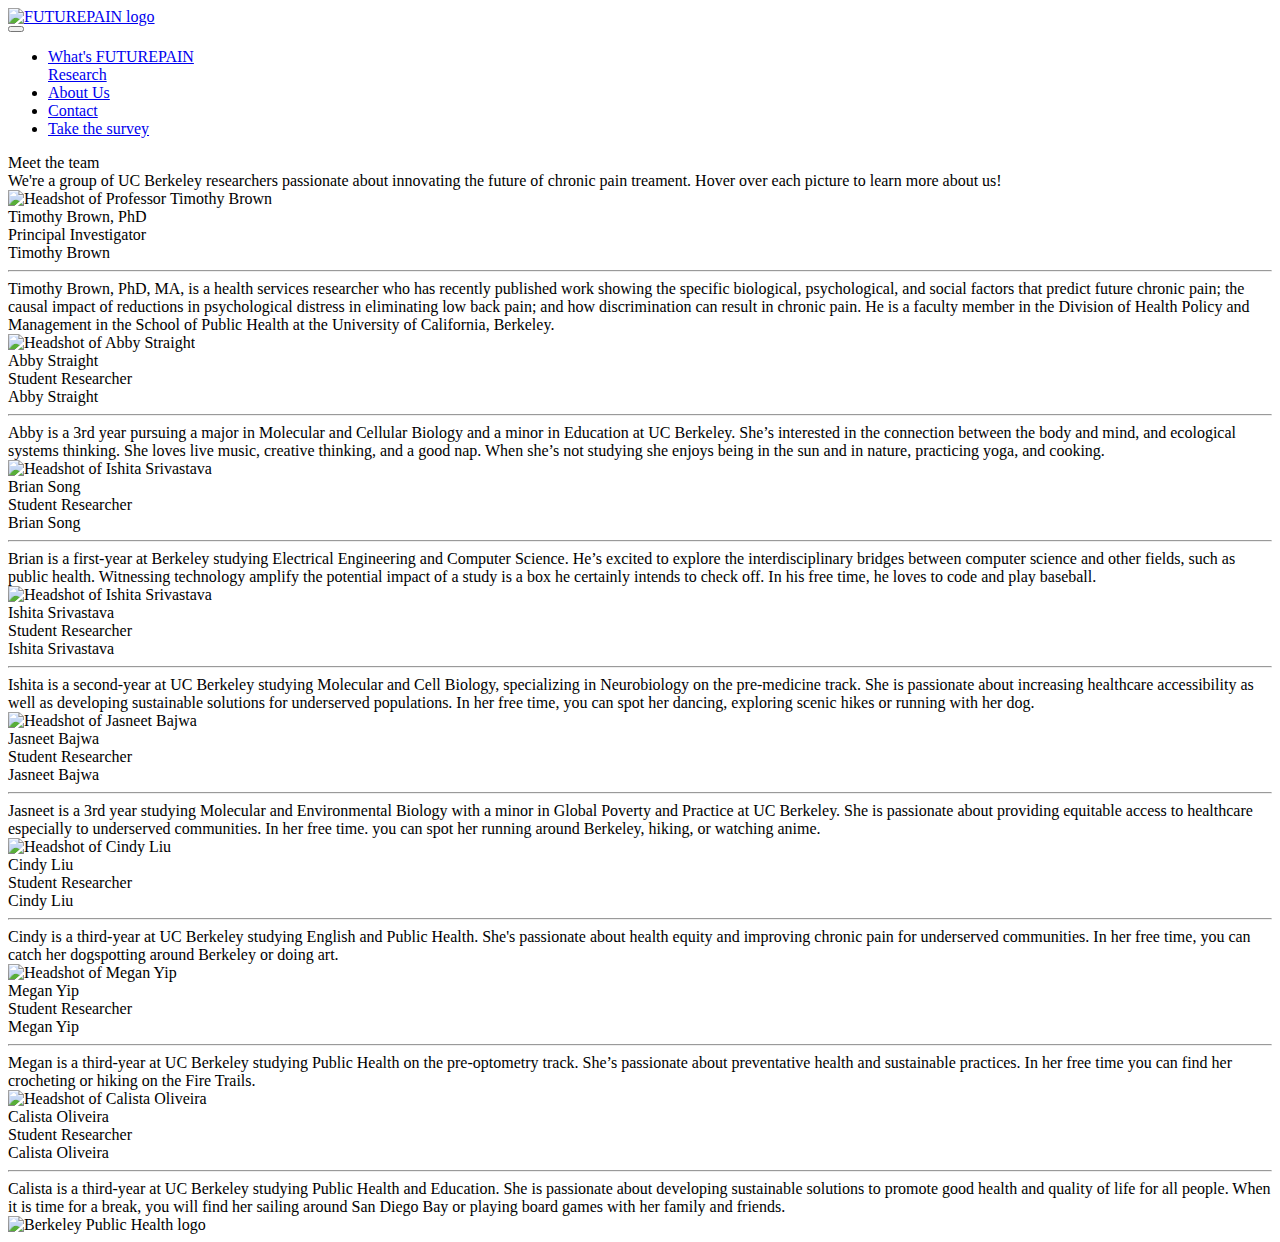
==== about.html @ b5586ce8 "Update about.html" ====
<html>
<head>
  <title>FUTUREPAIN</title>
  <link href="https://fonts.googleapis.com/icon?family=Material+Icons" rel="stylesheet">
  <link href="https://fonts.googleapis.com/css2?family=Karla:ital@0;1&family=Montserrat:ital,wght@0,300;0,400;0,500;0,600;0,700;1,300;1,400;1,500;1,600;1,700&display=swap" rel="stylesheet">
  <link rel="stylesheet" type="text/css" href="assets/styles/style.css">
  <link rel="icon" href="assets/images/logo-tabicon.png">
  <script src="https://kit.fontawesome.com/3bfb7576d8.js" crossorigin="anonymous"></script>
  <script type="text/javascript" src="https://code.jquery.com/jquery-2.1.1.min.js"></script>
  <script src="https://cdnjs.cloudflare.com/ajax/libs/materialize/0.97.3/js/materialize.min.js"></script>
  <meta name="viewport" content="width=device-width, initial-scale=1.0">
  <meta charset="utf-8">
</head>

<body>

<!-- NAV BAR -->
<header id="navbar">
  <nav class="navbar-container container">
    <a href="index.html#image-banner-container" class="home-link">
      <div class="navbar-logo"><img src="assets/images/logo.png" alt="FUTUREPAIN logo"></div>
    </a>
    <button type="button" id="navbar-toggle" aria-controls="navbar-menu" aria-label="Toggle menu" aria-expanded="false">
      <span class="icon-bar"></span>
      <span class="icon-bar"></span>
      <span class="icon-bar"></span>
    </button>
    <div id="navbar-menu" aria-labelledby="navbar-toggle">
      <ul class="navbar-links">
        <div class="dropdown">
          <li class="navbar-item"><a class="navbar-link" href="index.html#whatsfuturepain-holder">What's FUTUREPAIN</a></li>
          <div class="dropdown-content">
            <a href="research.html">Research</a>
          </div>
        </div>
        <li class="navbar-item"><a class="navbar-link" href="about.html">About Us</a></li>
        <li class="navbar-item"><a class="navbar-link" href="contact.html">Contact</a></li>
        <li class="navbar-item"><a class="navbar-link" href="https://berkeley.qualtrics.com/jfe/preview/SV_74M6q6XsXhAU6Mt?Q_CHL=preview&Q_SurveyVersionID=current"><div id="nav-survey-button">Take the survey</div></a></li>
      </ul>
    </div>
  </nav>
</header>

<!-- Header and subhead -->
  <div class="top-page-container">
    <div class="page-header"> Meet the team </div>
    <div class="page-subhead"> We're a group of UC Berkeley researchers passionate about innovating the future of chronic pain treament. Hover over each picture to learn more about us!</div>
  </div>

<!-- Researcher bios -->
  <div class="bio-container">
    <div class="bio-row">

      <div class="bio-card">
        <div class="bio-card-inner">
          <div class="bio-card-front">
            <div class="bio-card-pic"><img src="./assets/images/profbrown.jpg" alt="Headshot of Professor Timothy Brown"></div>
            <div class="bio-card-name">Timothy Brown, PhD</div>
            <div class="bio-card-role">Principal Investigator</div>
          </div>
          <div class="bio-card-back">
            <div class="bio-card-back-header">Timothy Brown</div>
            <hr class="bio-card-divider">
            <div class="bio-card-back-text"> Timothy Brown, PhD, MA, is a health services researcher who has recently published work showing the specific biological, psychological, and social factors that predict future chronic pain; the causal impact of reductions in psychological distress in eliminating low back pain; and how discrimination can result in chronic pain. He is a faculty member in the Division of Health Policy and Management in the School of Public Health at the University of California, Berkeley.</div>
          </div>
        </div>
      </div>
      
      <div class="bio-card">
        <div class="bio-card-inner">
          <div class="bio-card-front">
            <div class="bio-card-pic"><img src="./assets/images/abby.jpg" alt="Headshot of Abby Straight"></div>
            <div class="bio-card-name">Abby Straight</div>
            <div class="bio-card-role">Student Researcher</div>
          </div>
          <div class="bio-card-back">
            <div class="bio-card-back-header">Abby Straight</div>
            <hr class="bio-card-divider">
            <div class="bio-card-back-text">Abby is a 3rd year pursuing a major in Molecular and Cellular Biology and a minor in Education at UC Berkeley. She’s interested in the connection between the body and mind, and ecological systems thinking. She loves live music, creative thinking, and a good nap. When she’s not studying she enjoys being in the sun and in nature, practicing yoga, and cooking.</div>
          </div>
        </div>
      </div>
      
      <div class="bio-card">
        <div class="bio-card-inner">
          <div class="bio-card-front">
            <div class="bio-card-pic"><img src="./assets/images/ishita.jpg" alt="Headshot of Ishita Srivastava"></div>
            <div class="bio-card-name">Brian Song</div>
            <div class="bio-card-role">Student Researcher</div>
          </div>
          <div class="bio-card-back">
            <div class="bio-card-back-header">Brian Song</div>
            <hr class="bio-card-divider">
            <div class="bio-card-back-text">Brian is a first-year at Berkeley studying Electrical Engineering and Computer Science. He’s excited to explore the interdisciplinary bridges between computer science and other fields, such as public health. Witnessing technology amplify the potential impact of a study is a box he certainly intends to check off. In his free time, he loves to code and play baseball.</div>
          </div>
        </div>
      </div>
      
      <div class="bio-card">
        <div class="bio-card-inner">
          <div class="bio-card-front">
            <div class="bio-card-pic"><img src="./assets/images/ishita.jpg" alt="Headshot of Ishita Srivastava"></div>
            <div class="bio-card-name">Ishita Srivastava</div>
            <div class="bio-card-role">Student Researcher</div>
          </div>
          <div class="bio-card-back">
            <div class="bio-card-back-header">Ishita Srivastava</div>
            <hr class="bio-card-divider">
            <div class="bio-card-back-text">Ishita is a second-year at UC Berkeley studying Molecular and Cell Biology, specializing in Neurobiology on the pre-medicine track. She is passionate about increasing healthcare accessibility as well as developing sustainable solutions for underserved populations. In her free time, you can spot her dancing, exploring scenic hikes or running with her dog.</div>
          </div>
        </div>
      </div>
      
   <div class="bio-card">
        <div class="bio-card-inner">
          <div class="bio-card-front">
            <div class="bio-card-pic"><img src="./assets/images/jasneet.jpeg" alt="Headshot of Jasneet Bajwa"></div>
            <div class="bio-card-name">Jasneet Bajwa</div>
            <div class="bio-card-role">Student Researcher</div>
          </div>
          <div class="bio-card-back">
            <div class="bio-card-back-header">Jasneet Bajwa</div>
            <hr class="bio-card-divider">
            <div class="bio-card-back-text">Jasneet is a 3rd year studying Molecular and Environmental Biology with a minor in Global Poverty and Practice at UC Berkeley. She is passionate about providing equitable access to healthcare especially to underserved communities. In her free time. you can spot her running around Berkeley, hiking, or watching anime.</div>
          </div>
        </div>
      </div>

  </div>
      <div class="bio-card">
        <div class="bio-card-inner">
          <div class="bio-card-front">
            <div class="bio-card-pic"><img src="./assets/images/cindy.jpg" alt="Headshot of Cindy Liu"></div>
            <div class="bio-card-name">Cindy Liu</div>
            <div class="bio-card-role">Student Researcher</div>
          </div>
          <div class="bio-card-back">
            <div class="bio-card-back-header">Cindy Liu</div>
            <hr class="bio-card-divider">
            <div class="bio-card-back-text">Cindy is a third-year at UC Berkeley studying English and Public Health. She's passionate about health equity and improving chronic pain for underserved communities. In her free time, you can catch her dogspotting around Berkeley or doing art. </div>
          </div>
        </div>
      </div>

      <div class="bio-card">
        <div class="bio-card-inner">
          <div class="bio-card-front">
            <div class="bio-card-pic"><img src="./assets/images/megan.jpeg" alt="Headshot of Megan Yip"></div>
            <div class="bio-card-name">Megan Yip</div>
            <div class="bio-card-role">Student Researcher</div>
          </div>
          <div class="bio-card-back">
            <div class="bio-card-back-header">Megan Yip</div>
            <hr class="bio-card-divider">
            <div class="bio-card-back-text">Megan is a third-year at UC Berkeley studying Public Health on the pre-optometry track. She’s passionate about preventative health and sustainable practices. In her free time you can find her crocheting or hiking on the Fire Trails. </div>
          </div>
        </div>
      </div>

      <div class="bio-card">
        <div class="bio-card-inner">
          <div class="bio-card-front">
            <div class="bio-card-pic"><img src="./assets/images/calista.png" alt="Headshot of Calista Oliveira"></div>
            <div class="bio-card-name">Calista Oliveira</div>
            <div class="bio-card-role">Student Researcher</div>
          </div>
          <div class="bio-card-back">
            <div class="bio-card-back-header">Calista Oliveira</div>
            <hr class="bio-card-divider">
            <div class="bio-card-back-text">Calista is a third-year at UC Berkeley studying Public Health and Education. She is passionate about developing sustainable solutions to promote good health and quality of life for all people. When it is time for a break, you will find her sailing around San Diego Bay or playing board games with her family and friends. </div>
          </div>
        </div>
      </div>

   



<!--FOOTER-->
<div class="footer-container">
  <div id="berk-logo"><img src="./assets/images/berk_logo.png" alt="Berkeley Public Health logo"></div>
  <div class="footer-right">
    <div class="footer-icons"><a href="https://www.facebook.com/Futurepain21/"><i class="fab fa-facebook"></i></a></div>
    <div class="footer-icons"><a href="https://www.facebook.com/Futurepain21/"><i class="fab fa-twitter"></i></a></div>
    <div class="footer-icons"><a href="mailto:futurepain@berkeley.edu"><i class="fas fa-envelope"></i></a></div>
  </div>
</div>

<!--JAVASCRIPT-->
  <script src="scripts/script.js"></script>
</body>

</html>
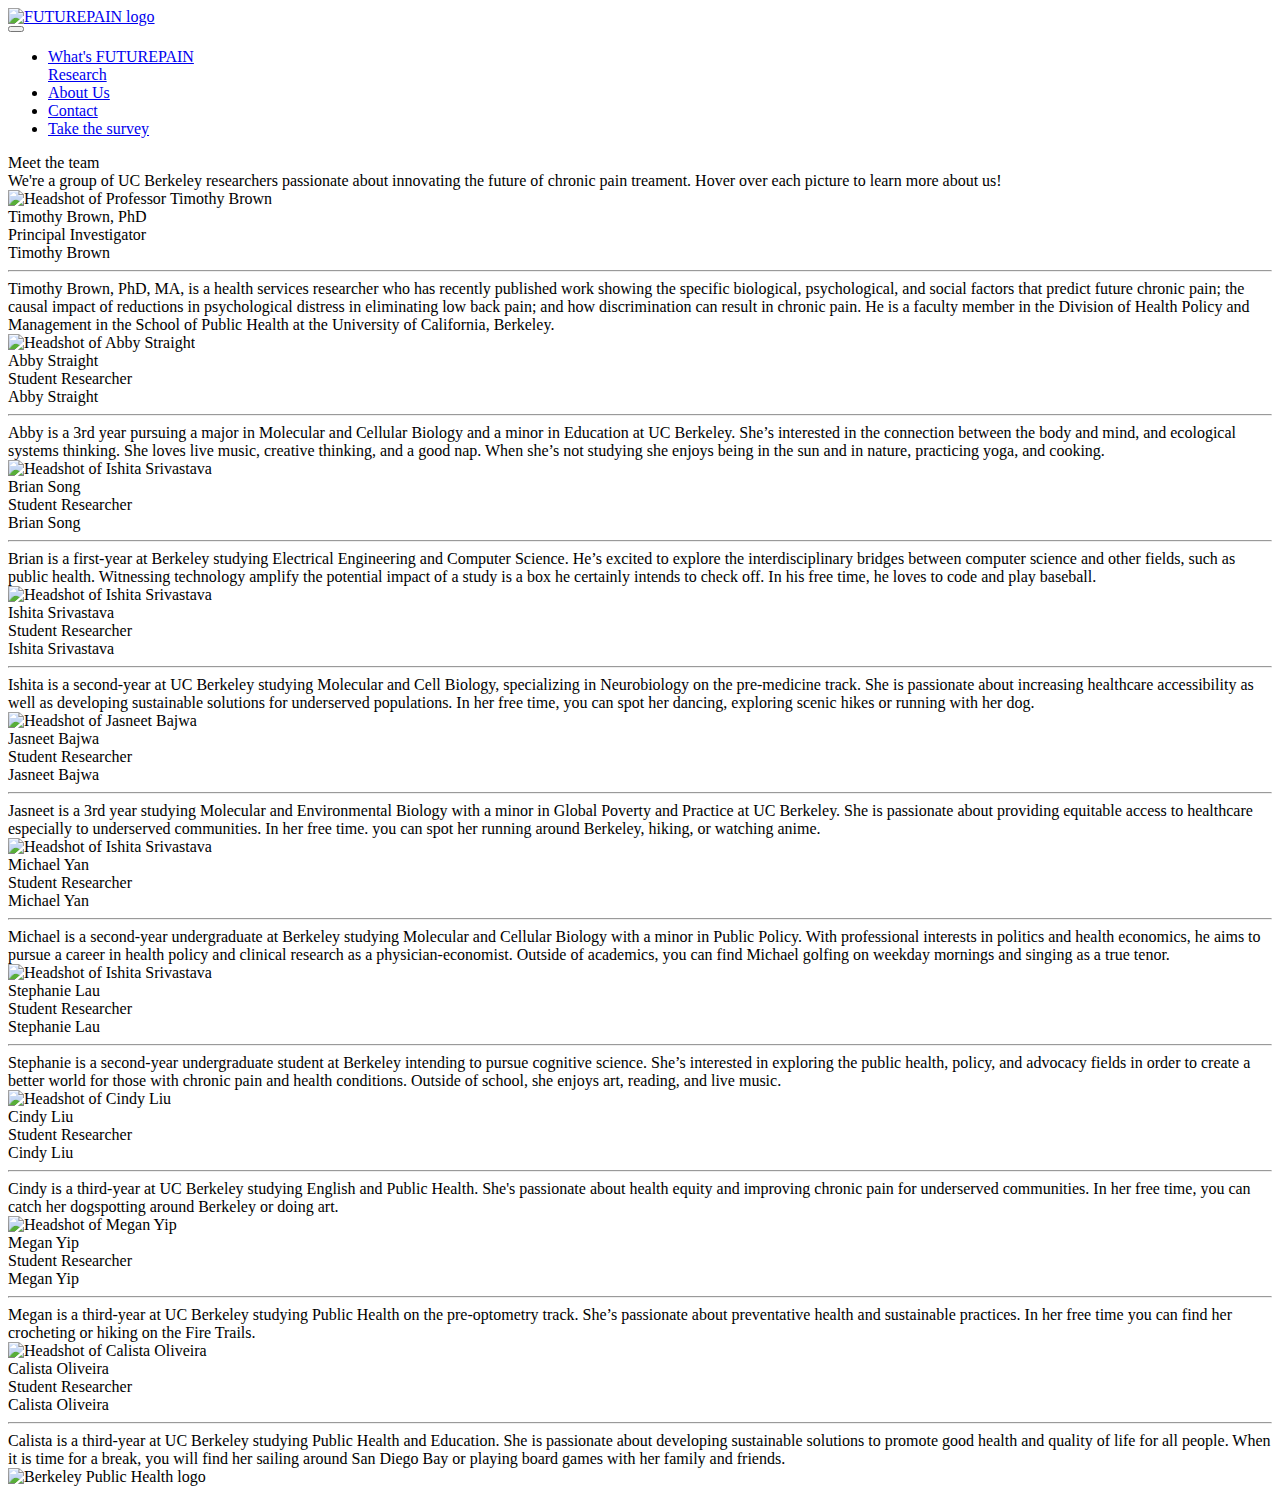
==== commit 951f5c4b: "Update about.html" ====
--- a/about.html
+++ b/about.html
@@ -126,6 +126,36 @@
         </div>
       </div>
 
+      <div class="bio-card">
+        <div class="bio-card-inner">
+          <div class="bio-card-front">
+            <div class="bio-card-pic"><img src="./assets/images/ishita.jpg" alt="Headshot of Ishita Srivastava"></div>
+            <div class="bio-card-name">Michael Yan</div>
+            <div class="bio-card-role">Student Researcher</div>
+          </div>
+          <div class="bio-card-back">
+            <div class="bio-card-back-header">Michael Yan</div>
+            <hr class="bio-card-divider">
+            <div class="bio-card-back-text">Michael is a second-year undergraduate at Berkeley studying Molecular and Cellular Biology with a minor in Public Policy. With professional interests in politics and health economics, he aims to pursue a career in health policy and clinical research as a physician-economist. Outside of academics, you can find Michael golfing on weekday mornings and singing as a true tenor.</div>
+          </div>
+        </div>
+      </div>
+      
+      <div class="bio-card">
+        <div class="bio-card-inner">
+          <div class="bio-card-front">
+            <div class="bio-card-pic"><img src="./assets/images/ishita.jpg" alt="Headshot of Ishita Srivastava"></div>
+            <div class="bio-card-name">Stephanie Lau</div>
+            <div class="bio-card-role">Student Researcher</div>
+          </div>
+          <div class="bio-card-back">
+            <div class="bio-card-back-header">Stephanie Lau</div>
+            <hr class="bio-card-divider">
+            <div class="bio-card-back-text">Stephanie is a second-year undergraduate student at Berkeley intending to pursue cognitive science. She’s interested in exploring the public health, policy, and advocacy fields in order to create a better world for those with chronic pain and health conditions. Outside of school, she enjoys art, reading, and live music.</div>
+          </div>
+        </div>
+      </div>
+      
   </div>
       <div class="bio-card">
         <div class="bio-card-inner">
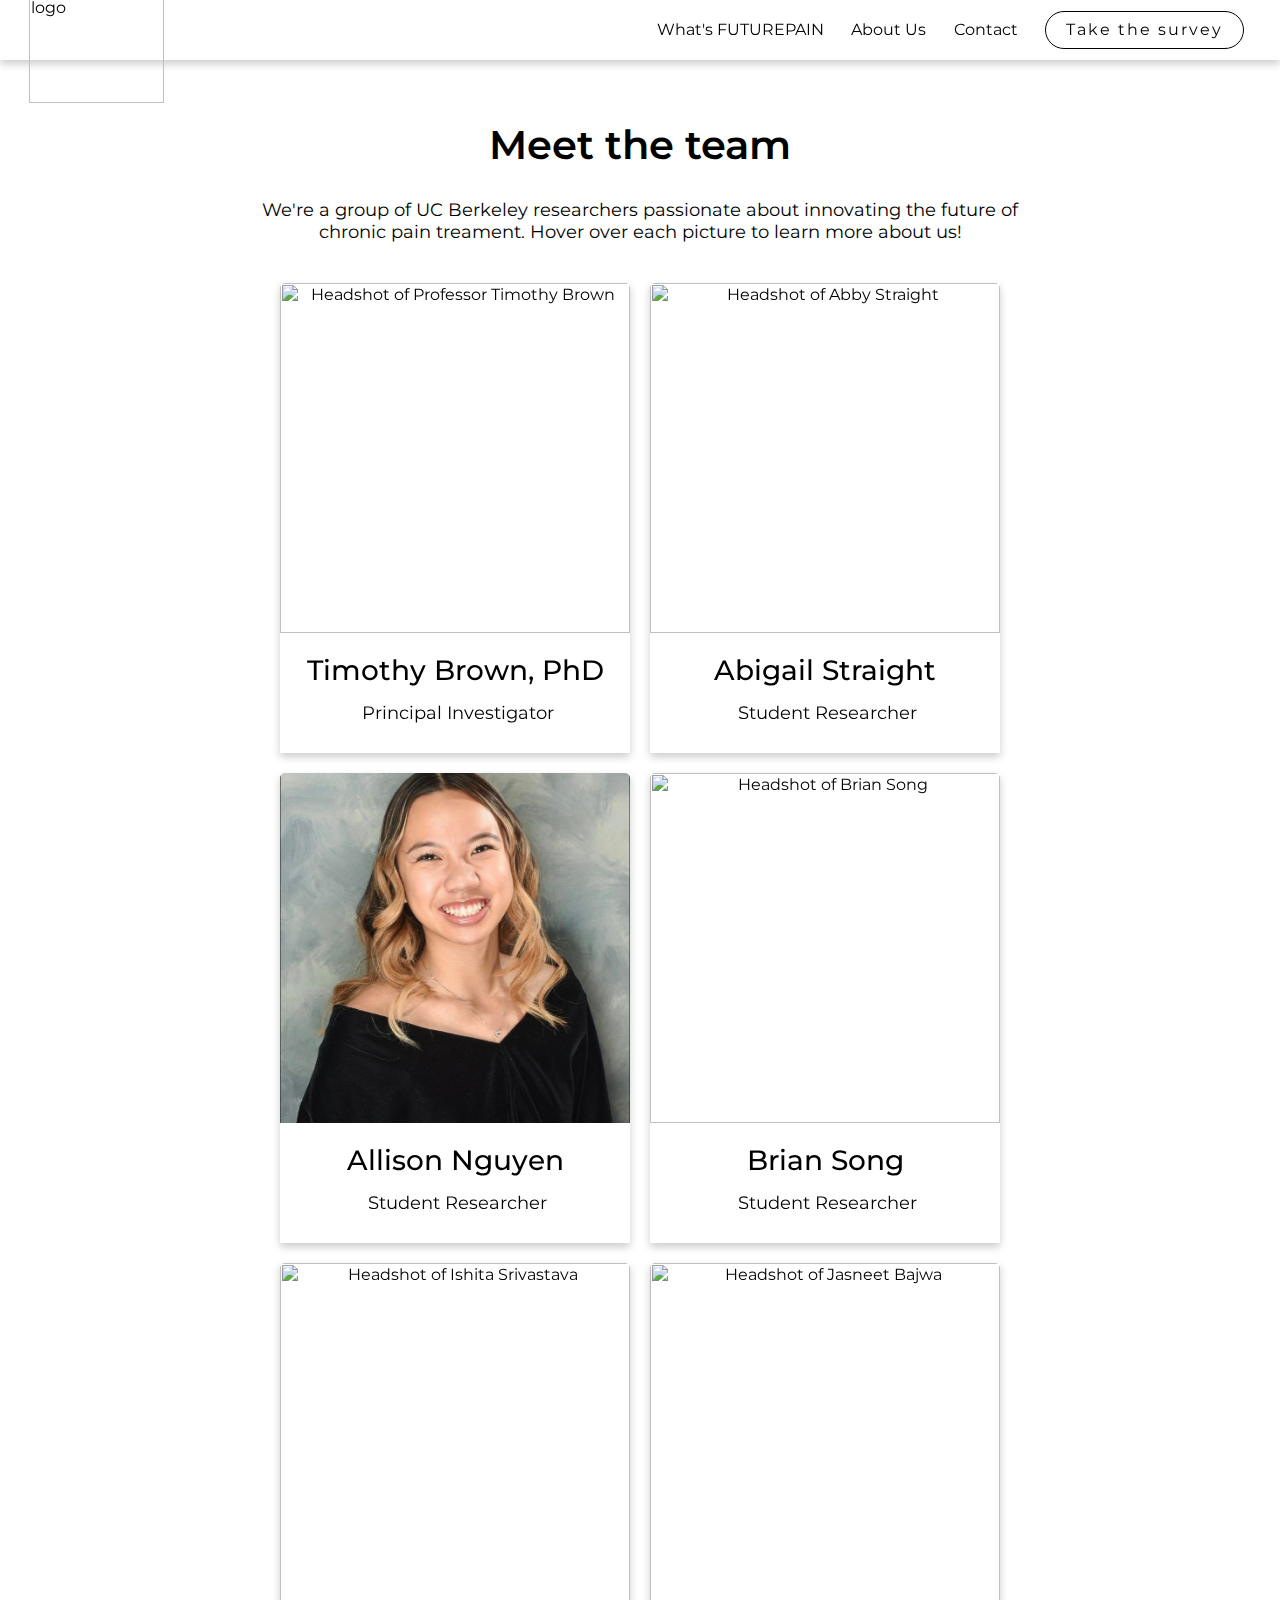
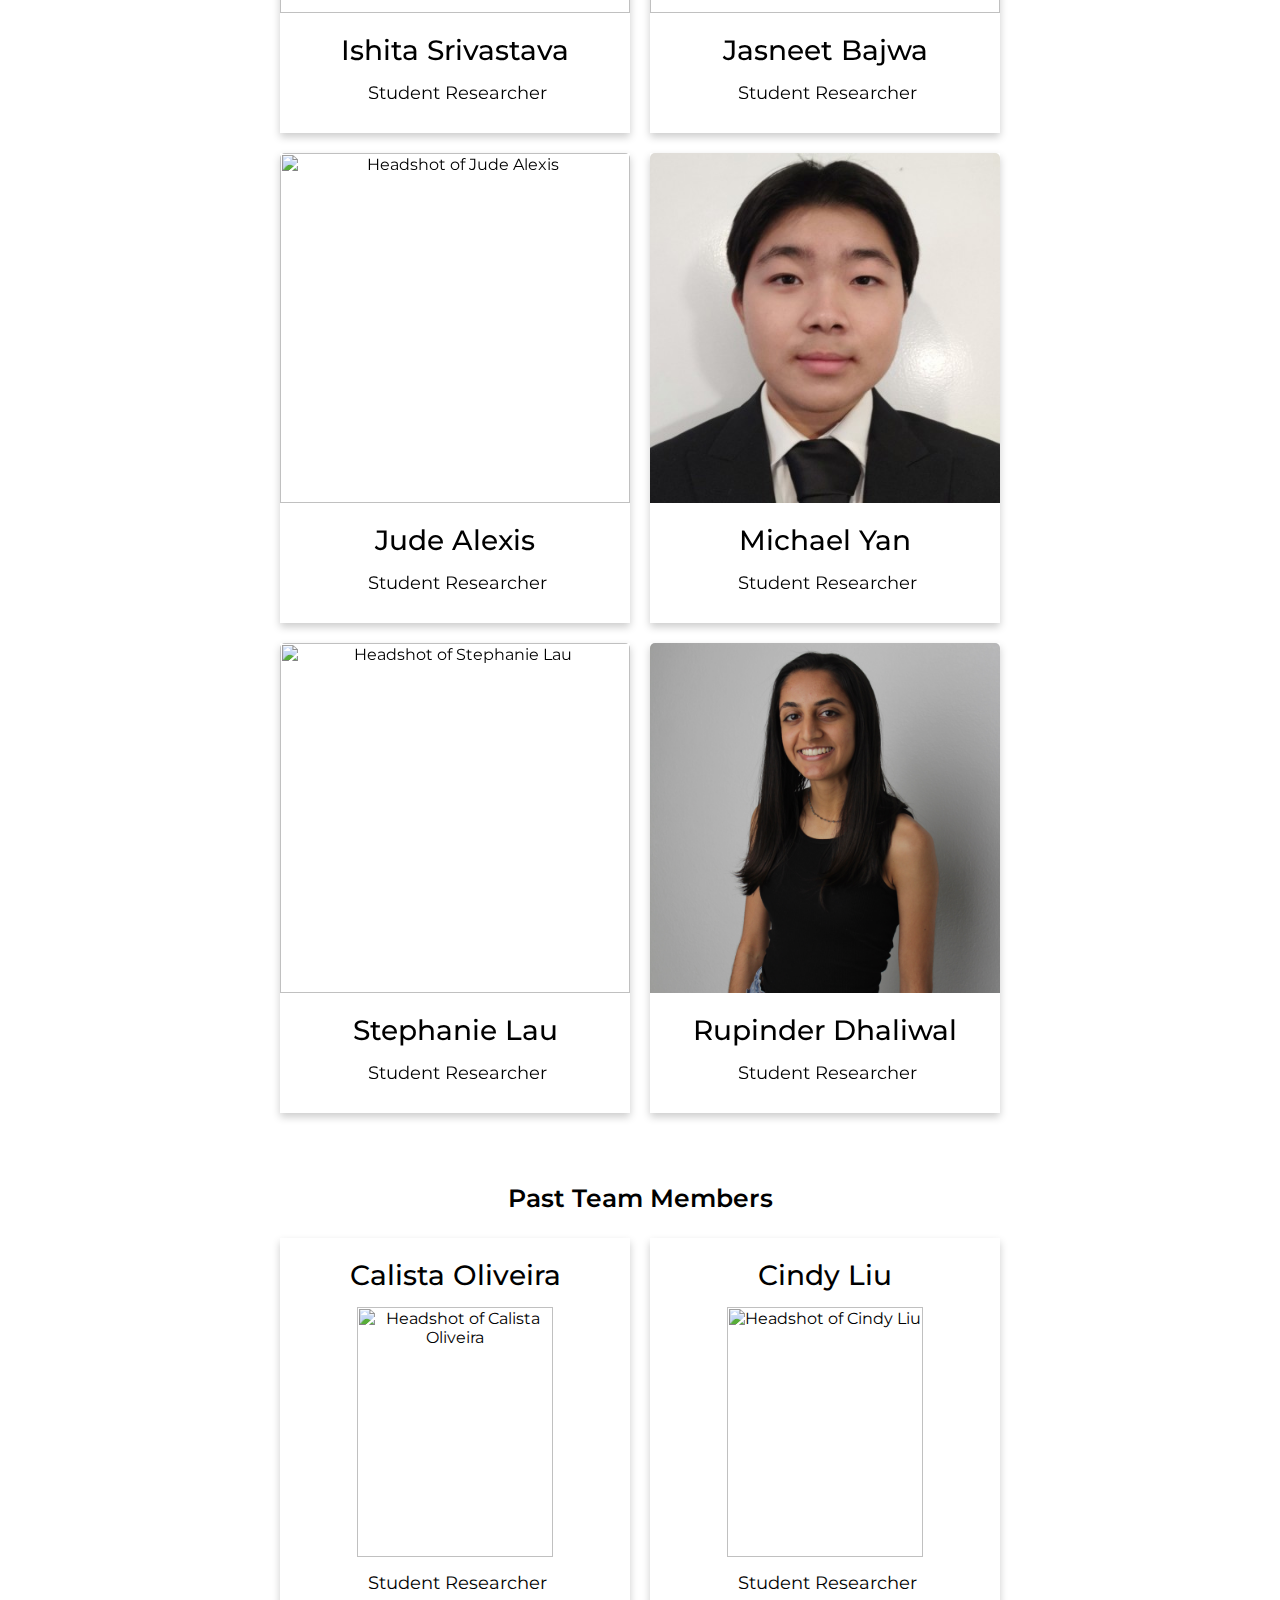
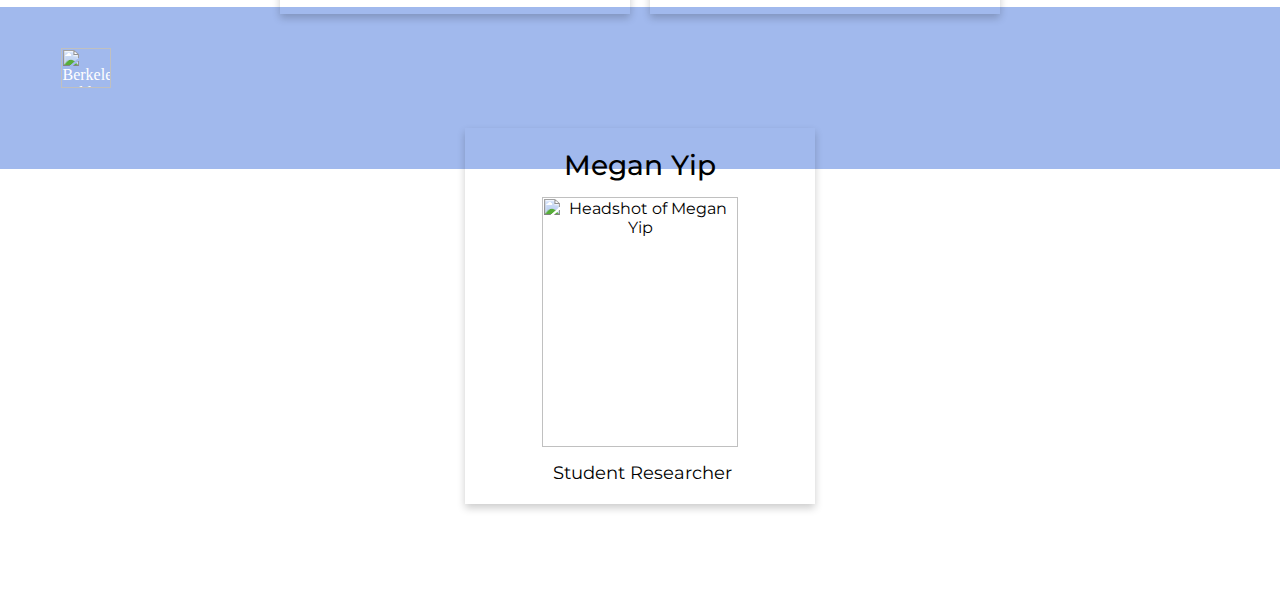
==== commit 4a416ae1: "Added all the cards, and all the pics except mine" ====
--- a/about.html
+++ b/about.html
@@ -70,21 +70,36 @@
         <div class="bio-card-inner">
           <div class="bio-card-front">
             <div class="bio-card-pic"><img src="./assets/images/abby.jpg" alt="Headshot of Abby Straight"></div>
-            <div class="bio-card-name">Abby Straight</div>
-            <div class="bio-card-role">Student Researcher</div>
-          </div>
-          <div class="bio-card-back">
-            <div class="bio-card-back-header">Abby Straight</div>
-            <hr class="bio-card-divider">
-            <div class="bio-card-back-text">Abby is a 3rd year pursuing a major in Molecular and Cellular Biology and a minor in Education at UC Berkeley. She’s interested in the connection between the body and mind, and ecological systems thinking. She loves live music, creative thinking, and a good nap. When she’s not studying she enjoys being in the sun and in nature, practicing yoga, and cooking.</div>
-          </div>
-        </div>
-      </div>
-      
-      <div class="bio-card">
-        <div class="bio-card-inner">
-          <div class="bio-card-front">
-            <div class="bio-card-pic"><img src="./assets/images/ishita.jpg" alt="Headshot of Ishita Srivastava"></div>
+            <div class="bio-card-name">Abigail Straight</div>
+            <div class="bio-card-role">Student Researcher</div>
+          </div>
+          <div class="bio-card-back">
+            <div class="bio-card-back-header">Abigail Straight</div>
+            <hr class="bio-card-divider">
+            <div class="bio-card-back-text">Abigail is a 4th year at UC Berkeley completing the Medical Biology and Physiology track within Cellular and Developmental Biology and Molecular and Cellular Biology major. She is passionate about equity and nuance within the spheres of science and healthcare, and is excited about including a mind-body and systems approach in her work. Abigail prioritizes time with family and friends, and enjoys live music, cooking, and being outdoors.</div>
+          </div>
+        </div>
+      </div>
+
+      <div class="bio-card">
+        <div class="bio-card-inner">
+          <div class="bio-card-front">
+            <div class="bio-card-pic"><img src="./assets/images/nguyen.jpg" alt="Headshot of Allison Nguyen"></div>
+            <div class="bio-card-name">Allison Nguyen</div>
+            <div class="bio-card-role">Student Researcher</div>
+          </div>
+          <div class="bio-card-back">
+            <div class="bio-card-back-header">Allison Nguyen</div>
+            <hr class="bio-card-divider">
+            <div class="bio-card-back-text">Allison is a second-year undergraduate student at Berkeley studying Public Health and Molecular and Cellular Biology on the pre-medicine track. She is passionate about helping those with chronic pain, especially those who struggle with healthcare accessibility. In her free time Allison is always dancing, cheerleading, or baking.</div>
+          </div>
+        </div>
+      </div>
+      
+      <div class="bio-card">
+        <div class="bio-card-inner">
+          <div class="bio-card-front">
+            <div class="bio-card-pic"><img src="./assets/images/song.jpg" alt="Headshot of Brian Song"></div>
             <div class="bio-card-name">Brian Song</div>
             <div class="bio-card-role">Student Researcher</div>
           </div>
@@ -106,7 +121,7 @@
           <div class="bio-card-back">
             <div class="bio-card-back-header">Ishita Srivastava</div>
             <hr class="bio-card-divider">
-            <div class="bio-card-back-text">Ishita is a second-year at UC Berkeley studying Molecular and Cell Biology, specializing in Neurobiology on the pre-medicine track. She is passionate about increasing healthcare accessibility as well as developing sustainable solutions for underserved populations. In her free time, you can spot her dancing, exploring scenic hikes or running with her dog.</div>
+            <div class="bio-card-back-text">Ishita is a third-year at UC Berkeley studying Molecular and Cell Biology, specializing in Neurobiology on the pre-medicine track. She is passionate about increasing healthcare accessibility as well as developing sustainable solutions for underserved populations. In her free time, you can spot her dancing, exploring scenic hikes or running with her dog.</div>
           </div>
         </div>
       </div>
@@ -129,7 +144,22 @@
       <div class="bio-card">
         <div class="bio-card-inner">
           <div class="bio-card-front">
-            <div class="bio-card-pic"><img src="./assets/images/ishita.jpg" alt="Headshot of Ishita Srivastava"></div>
+            <div class="bio-card-pic"><img src="./assets/images/filler.png" alt="Headshot of Jude Alexis"></div>
+            <div class="bio-card-name">Jude Alexis</div>
+            <div class="bio-card-role">Student Researcher</div>
+          </div>
+          <div class="bio-card-back">
+            <div class="bio-card-back-header">Jude Alexis</div>
+            <hr class="bio-card-divider">
+            <div class="bio-card-back-text">Jude is a first-year undergraduate at Berkeley studying Molecular and Cellular Biology with pre-med ambitions. With professional clinical experience, heavy technical exposure to CS, and a passion for ensuring the human good, Jude aims to be on the bleeding edge of the increasing digitization of medicine. In his free time he enjoys reading and playing chess.  </div>
+          </div>
+        </div>
+      </div>
+
+      <div class="bio-card">
+        <div class="bio-card-inner">
+          <div class="bio-card-front">
+            <div class="bio-card-pic"><img src="./assets/images/yan.jpg" alt="Headshot of Michael Yan"></div>
             <div class="bio-card-name">Michael Yan</div>
             <div class="bio-card-role">Student Researcher</div>
           </div>
@@ -144,7 +174,7 @@
       <div class="bio-card">
         <div class="bio-card-inner">
           <div class="bio-card-front">
-            <div class="bio-card-pic"><img src="./assets/images/ishita.jpg" alt="Headshot of Ishita Srivastava"></div>
+            <div class="bio-card-pic"><img src="./assets/images/steph.jpg" alt="Headshot of Stephanie Lau"></div>
             <div class="bio-card-name">Stephanie Lau</div>
             <div class="bio-card-role">Student Researcher</div>
           </div>
@@ -155,53 +185,105 @@
           </div>
         </div>
       </div>
-      
-  </div>
-      <div class="bio-card">
-        <div class="bio-card-inner">
-          <div class="bio-card-front">
-            <div class="bio-card-pic"><img src="./assets/images/cindy.jpg" alt="Headshot of Cindy Liu"></div>
-            <div class="bio-card-name">Cindy Liu</div>
-            <div class="bio-card-role">Student Researcher</div>
-          </div>
-          <div class="bio-card-back">
-            <div class="bio-card-back-header">Cindy Liu</div>
-            <hr class="bio-card-divider">
-            <div class="bio-card-back-text">Cindy is a third-year at UC Berkeley studying English and Public Health. She's passionate about health equity and improving chronic pain for underserved communities. In her free time, you can catch her dogspotting around Berkeley or doing art. </div>
-          </div>
-        </div>
-      </div>
-
-      <div class="bio-card">
-        <div class="bio-card-inner">
-          <div class="bio-card-front">
-            <div class="bio-card-pic"><img src="./assets/images/megan.jpeg" alt="Headshot of Megan Yip"></div>
-            <div class="bio-card-name">Megan Yip</div>
-            <div class="bio-card-role">Student Researcher</div>
-          </div>
-          <div class="bio-card-back">
-            <div class="bio-card-back-header">Megan Yip</div>
-            <hr class="bio-card-divider">
-            <div class="bio-card-back-text">Megan is a third-year at UC Berkeley studying Public Health on the pre-optometry track. She’s passionate about preventative health and sustainable practices. In her free time you can find her crocheting or hiking on the Fire Trails. </div>
-          </div>
-        </div>
-      </div>
-
-      <div class="bio-card">
-        <div class="bio-card-inner">
-          <div class="bio-card-front">
-            <div class="bio-card-pic"><img src="./assets/images/calista.png" alt="Headshot of Calista Oliveira"></div>
-            <div class="bio-card-name">Calista Oliveira</div>
-            <div class="bio-card-role">Student Researcher</div>
-          </div>
-          <div class="bio-card-back">
-            <div class="bio-card-back-header">Calista Oliveira</div>
-            <hr class="bio-card-divider">
-            <div class="bio-card-back-text">Calista is a third-year at UC Berkeley studying Public Health and Education. She is passionate about developing sustainable solutions to promote good health and quality of life for all people. When it is time for a break, you will find her sailing around San Diego Bay or playing board games with her family and friends. </div>
-          </div>
-        </div>
-      </div>
-
+
+      <div class="bio-card">
+        <div class="bio-card-inner">
+          <div class="bio-card-front">
+            <div class="bio-card-pic"><img src="./assets/images/dhaliwal.jpeg" alt="Headshot of Rupinder Dhaliwal"></div>
+            <div class="bio-card-name">Rupinder Dhaliwal</div>
+            <div class="bio-card-role">Student Researcher</div>
+          </div>
+          <div class="bio-card-back">
+            <div class="bio-card-back-header">Rupinder Dhaliwal</div>
+            <hr class="bio-card-divider">
+            <div class="bio-card-back-text">Rupinder is a senior undergraduate student at Berkeley studying Cognitive Science and Design. She finds the intersection between health, technology, and design fascinating. She has her associates in social and behavioral science and aspires to pursue a career, where she can help people and create innovative design solutions that prioritize accessibility. She is an avid latte drinker, likes dancing, and enjoys taking scenic walks out in nature.</div>
+          </div>
+        </div>
+      </div>
+
+
+    </div>
+
+    <div class="bottom-page-container">
+      <div class="page-footer"> Past Team Members </div>
+    </div>
+
+    <div class="bio-container-bottom">
+      <div class="bio-row">
+
+        <div class="bio-card">
+          <div class="bio-card-inner-old">
+              <div class="bio-card-name">Calista Oliveira</div>
+              <div class="bio-card-pic-bottom"><img src="./assets/images/calista.png" alt="Headshot of Calista Oliveira"></div>
+              <div class="bio-card-role">Student Researcher</div>
+            </div>
+        </div>
+
+        <div class="bio-card">
+          <div class="bio-card-inner-old">
+              <div class="bio-card-name">Cindy Liu</div>
+              <div class="bio-card-pic-bottom"><img src="./assets/images/cindy.jpg" alt="Headshot of Cindy Liu"></div>
+              <div class="bio-card-role">Student Researcher</div>
+            </div>
+        </div>
+
+        <div class="bio-card">
+          <div class="bio-card-inner-old">
+              <div class="bio-card-name">Megan Yip</div>
+              <div class="bio-card-pic-bottom"><img src="./assets/images/megan.jpeg" alt="Headshot of Megan Yip"></div>
+              <div class="bio-card-role">Student Researcher</div>
+            </div>
+        </div>
+      
+        <!--
+        <div class="bio-card">
+          <div class="bio-card-inner">
+            <div class="bio-card-front">
+              <div class="bio-card-pic"><img src="./assets/images/calista.png" alt="Headshot of Calista Oliveira"></div>
+              <div class="bio-card-name">Calista Oliveira</div>
+              <div class="bio-card-role">Student Researcher</div>
+            </div>
+            <div class="bio-card-back">
+              <div class="bio-card-back-header">Calista Oliveira</div>
+              <hr class="bio-card-divider">
+              <div class="bio-card-back-text">Calista is a third-year at UC Berkeley studying Public Health and Education. She is passionate about developing sustainable solutions to promote good health and quality of life for all people. When it is time for a break, you will find her sailing around San Diego Bay or playing board games with her family and friends. </div>
+            </div>
+          </div>
+        </div>
+
+        <div class="bio-card">
+          <div class="bio-card-inner">
+            <div class="bio-card-front">
+              <div class="bio-card-pic"><img src="./assets/images/cindy.jpg" alt="Headshot of Cindy Liu"></div>
+              <div class="bio-card-name">Cindy Liu</div>
+              <div class="bio-card-role">Student Researcher</div>
+            </div>
+            <div class="bio-card-back">
+              <div class="bio-card-back-header">Cindy Liu</div>
+              <hr class="bio-card-divider">
+              <div class="bio-card-back-text">Cindy is a third-year at UC Berkeley studying English and Public Health. She's passionate about health equity and improving chronic pain for underserved communities. In her free time, you can catch her dogspotting around Berkeley or doing art. </div>
+            </div>
+          </div>
+        </div>
+
+        <div class="bio-card">
+          <div class="bio-card-inner">
+            <div class="bio-card-front">
+              <div class="bio-card-pic"><img src="./assets/images/megan.jpeg" alt="Headshot of Megan Yip"></div>
+              <div class="bio-card-name">Megan Yip</div>
+              <div class="bio-card-role">Student Researcher</div>
+            </div>
+            <div class="bio-card-back">
+              <div class="bio-card-back-header">Megan Yip</div>
+              <hr class="bio-card-divider">
+              <div class="bio-card-back-text">Megan is a third-year at UC Berkeley studying Public Health on the pre-optometry track. She’s passionate about preventative health and sustainable practices. In her free time you can find her crocheting or hiking on the Fire Trails. </div>
+            </div>
+          </div>
+        </div>
+        -->
+
+        </div>
+    </div>
    
 
 
--- a/assets/styles/style.css
+++ b/assets/styles/style.css
@@ -0,0 +1,1013 @@
+html {
+  scroll-behavior: smooth;
+}
+
+body {
+  background: #FFFFFF;
+  margin: 0;
+}
+
+/* NAV BAR */
+* {
+  box-sizing: border-box;
+  margin: 0;
+  padding: 0;
+
+}
+
+.container {
+  max-width: 100%;
+  padding-left: 1.4rem;
+  padding-right: 1.4rem;
+  margin-left: auto;
+  margin-right: auto;
+  height: 500vh;
+  font-family: 'Montserrat', sans-serif;
+  line-height: 1.6;
+}
+
+#navbar {
+  --navbar-height: 60px;
+  position: fixed;
+  height: var(--navbar-height);
+  background-color: #FFFFFF;
+  box-shadow: 0 4px 8px 0 rgba(0,0,0,0.2);
+  left: 0;
+  right: 0;
+  z-index: 100;
+}
+
+.navbar-container {
+  display: flex;
+  justify-content: space-between;
+  height: 100%;
+  align-items: center;
+}
+
+.navbar-item {
+  margin: 0.07vw;
+  padding: 1vw;
+}
+
+.dropdown {
+  overflow: hidden;
+  margin: auto;
+}
+
+#nav-survey-button {
+  letter-spacing: 2px;
+  padding: 5px 20px;
+  text-decoration: none;
+  cursor: pointer;
+  background-color: white;
+  border-radius: 50px;
+  border-width: 0.1vw;
+  border-style: solid;
+  border-color: black;
+}
+
+#nav-survey-button:hover {
+  border-color:#797AB0;
+}
+
+.home-link,
+.navbar-link {
+  color: black;
+  text-decoration: none;
+  display: flex;
+  font-size: 16px;
+  align-items: center;
+}
+
+.home-link:is(:focus, :hover) {
+  color: var(--navbar-text-color-focus);
+}
+
+.navbar-link {
+  justify-content: center;
+  white-space: nowrap;
+  width: 100%;
+  padding: 0;
+}
+.navbar-link:is(:focus, :hover) {
+  color: #7699E5;
+}
+
+.navbar-logo img {
+  background-size:contain;
+  width: 135px;
+  align-items: center;
+  margin-top: 10px;
+  margin-left: 5%;
+}
+
+#navbar-toggle {
+  cursor: pointer;
+  border: none;
+  background-color: transparent;
+  width: 40px;
+  height: 40px;
+  display: flex;
+  align-items: center;
+  justify-content: center;
+  flex-direction: column;
+}
+
+.icon-bar {
+  display: block;
+  width: 25px;
+  height: 4px;
+  margin: 2px;
+  background-color: black;
+}
+
+#navbar-toggle:is(:focus, :hover) .icon-bar {
+  background-color: #797AB0;
+}
+
+#navbar-toggle[aria-expanded="true"] .icon-bar:is(:first-child, :last-child) {
+  position: absolute;
+  margin: 0;
+  width: 30px;
+}
+
+#navbar-toggle[aria-expanded="true"] .icon-bar:first-child {
+  transform: rotate(45deg);
+}
+
+#navbar-toggle[aria-expanded="true"] .icon-bar:nth-child(2) {
+  opacity: 0;
+}
+
+#navbar-toggle[aria-expanded="true"] .icon-bar:last-child {
+  transform: rotate(-45deg);
+}
+
+#navbar-menu {
+  position: fixed;
+  top: var(--navbar-height);
+  bottom: 0;
+  opacity: 0;
+  visibility: hidden;
+  left: 0;
+  right: 0;
+}
+
+#navbar-toggle[aria-expanded="true"] + #navbar-menu {
+  background-color: white;
+  color: white;
+  opacity: 1;
+  visibility: visible;
+}
+
+.navbar-links {
+  list-style: none;
+  position: absolute;
+  background-color: var(--navbar-bg-color);
+  display: flex;
+  flex-direction: column;
+  align-items: center;
+  left: 0;
+  right: 0;
+  margin: 1.4rem;
+  border-radius: 5px;
+  box-shadow: 0 0 20px rgba(0, 0, 0, 0.3);
+}
+
+#navbar-toggle[aria-expanded="true"] + #navbar-menu .navbar-links {
+  padding: 1em;
+}
+
+@media screen and (min-width: 800px) {
+  #navbar-toggle,
+  #navbar-toggle[aria-expanded="true"] {
+    display: none;
+  }
+  #navbar-menu,
+  #navbar-toggle[aria-expanded="true"] #navbar-menu {
+    visibility: visible;
+    opacity: 1;
+    position: static;
+    display: block;
+    height: 100%;
+  }
+  .navbar-links,
+  #navbar-toggle[aria-expanded="true"] #navbar-menu .navbar-links {
+    margin: 0;
+    padding: 0;
+    box-shadow: none;
+    position: static;
+    flex-direction: row;
+    width: 100%;
+    height: 100%;
+  }
+
+  /* NAV BAR - dropdown menu */
+  .dropdown-content {
+    display: none;
+    position: absolute;
+    background-color: white;
+    min-width: 160px;
+    box-shadow: 0px 8px 16px 0px rgba(0,0,0,0.2);
+    z-index: 1;
+  }
+}
+
+@media screen and (max-width: 799px) {
+  .dropdown-content {
+    min-width: 160px;
+    z-index: 1;
+  }
+}
+
+.dropdown-content a {
+  float: none;
+  color: black;
+  padding: 12px 60px;
+  text-decoration: none;
+  display: block;
+  text-align: center;
+}
+
+.dropdown-content a:hover {
+  background-color: white;
+  border-radius: 5px;
+  color: #7699E5;
+}
+
+.dropdown:hover .dropdown-content {
+  display: block;
+}
+
+/* FOOTER */
+.footer-container {
+  height: 18%;
+  width: 100%;
+  margin-top: 5%;
+  background-color: #A1B9ED;
+  color: white;
+  display: flex;
+  justify-content: space-between;
+  align-items: center;
+}
+
+#berk-logo img {
+  width: 50%;
+  margin-left: 30%;
+}
+
+.footer-right {
+  display: flex;
+  justify-content: space-around;
+  margin-right: 8%;
+}
+
+.footer-icons {
+  padding: 15px;
+}
+
+.fas {
+  color: #2E3A59;
+  font-size: 2em;
+}
+
+.fab {
+  color: #2E3A59;
+  font-size: 2em;
+}
+
+
+/* PAGE 1 HEADER SECTION */
+#image-banner-container {
+  margin-top: var(--navbar-height);
+  background-image: url(../images/landing_page_sunrise.jpg);
+  background-position: center;
+  background-size: cover;
+  width: 100%;
+  height: 90%;
+  display: flex;
+  flex-direction: column;
+  justify-content: center;
+  align-items: center;
+}
+
+h1 {
+  color: #332B29;
+  font-size: 37px;
+  letter-spacing: 3px;
+  font-family: 'Montserrat', sans-serif;
+  margin: 0px 30px 30px 30px;
+  text-align: center;
+}
+
+p {
+  color: #332B29;
+  font-size: 18px;
+  font-family: 'Karla', sans-serif;
+  margin: 0px 30px 30px 30px;
+  text-align: center;
+}
+
+#take-survey-button {
+  background-color: #332B29;
+  color: #FED6BF;
+  font-family: 'Montserrat', sans-serif;
+  font-size: 16px;
+  letter-spacing: 1.5px;
+  border: none;
+  padding: 18px 32px;
+  text-decoration: none;
+  cursor: pointer;
+  border-radius: 50px;
+  box-shadow: 0 4px 8px 0 rgba(0,0,0,0.2);
+}
+
+/* PAGE 1 BETA NOTE */
+#beta-container {
+  display: flex;
+  align-items: center;
+  justify-content: center;
+  padding: 20px;
+  background-color:black;
+}
+
+#p-white {
+  color: white;
+  margin: 0;
+}
+
+/* PAGE 1 TIMELINE - HORIZONTAL (DESKTOP/TABLET) */
+.timeline-container {
+  width: 80%;
+}
+
+.timeline-toprow {
+  display: flex;
+  flex-direction: row;
+  margin-right: 13%;
+  margin-left: 13%;
+  margin-top: 50px;
+  margin-bottom: 20px;
+}
+
+.timeline-steps {
+  display: flex;
+  justify-content: center;
+  margin: auto;
+  margin-top: 10px;
+  font-family: 'Montserrat', sans-serif;
+  font-size: 18px;
+  font-weight: 600;
+}
+
+.timeline-midrow {
+  display: flex;
+  flex-direction: row;
+  margin-right: 13%;
+  margin-left: 13%;
+}
+
+.timeline-line {
+  display: block;
+  position: absolute;
+  width: 50%;
+  height: 5px;
+  background-color: #A1B9ED;
+  margin-top: 15px;
+  margin-left: 25%;
+  margin-right: 25%;
+}
+
+.timeline-circle {
+  background-color: #9A9CE9;
+  border: 1px solid #9A9CE9;
+  border-radius: 50%;
+  width: 35px;
+  height: 35px;
+  margin: auto;
+  z-index: 1;
+}
+
+.timeline-circle img {
+  margin: 6px;
+  width: 20px;
+  height: 20px;
+}
+
+.timeline-bottomrow {
+  display: flex;
+  flex-direction: row;
+  margin-right: 13%;
+  margin-left: 13%;
+}
+
+.timeline-text {
+  margin: auto;
+  font-family: 'Montserrat', sans-serif;
+  width: 27%;
+  margin-top: 10px;
+}
+
+.timeline-subhead {
+  display: flex;
+  justify-content: center;
+  font-family: 'Karla', sans-serif;
+  font-size: 22px;
+  font-weight: 500;
+}
+
+.timeline-body {
+  display: flex;
+  justify-content: center;
+  font-family: 'Karla', sans-serif;
+  font-size: 18px;
+  font-weight: 400;
+  margin-top: 10px;
+}
+
+/* PAGE 1 TIMELINE - HORIZONTAL (DESKTOP/TABLET) */
+@media screen and (min-width: 800px) {
+  #timeline-container-vertical {
+    display: none;
+  }
+}
+@media screen and (max-width: 799px) {
+  #timeline-container {
+    display: none;
+  }
+  #timeline-container-vertical {
+    position: relative;
+    max-width: 1200px;
+    margin-top: 10%;
+    margin-bottom: 10%;
+    margin-left: 10%;
+  }
+  #timeline-container-vertical::after {
+  content: '';
+  position: absolute;
+  width: 6px;
+  background-color: #A1B9ED;
+  top: 0;
+  bottom: 0;
+  margin-left: -3px;
+  }
+  .timeline-steps-wrapper {
+    padding: 10px 50px;
+    position: relative;
+    background-color: inherit;
+    width: 100%;
+  }
+  .timeline-steps-wrapper::after {
+    content: '';
+    position: absolute;
+    width: 25px;
+    height: 25px;
+    background-color: #9A9CE9;
+    border: 4px solid #9A9CE9;
+    top: 15px;
+    border-radius: 50%;
+    z-index: 1;
+  }
+  .timeline-steps-wrapper::before {
+    content: " ";
+    height: 0;
+    position: absolute;
+    top: 22px;
+    width: 0;
+    z-index: 1;
+    left: 30px;
+    border: medium solid #A1B9ED;
+    border-width: 10px 10px 10px 0;
+    border-color: transparent #9A9CE9 transparent transparent;
+  }
+  .timeline-steps-wrapper::after {
+    left: -16px;
+  }
+  .content {
+    padding: 20px 30px;
+    box-shadow: 0 4px 8px 0 rgba(0,0,0,0.2);
+    position: relative;
+    border-radius: 6px;
+   }
+  .timeline-text,.timeline-body {
+    width: 100%;
+  }
+}
+
+/* PAGE 1 "WHAT'S FUTUREPAIN" SECTION & "HOW THE SURVEY WORKS" SECTION*/
+.mainpage-explanation-container {
+  display: flex;
+  flex-direction: row;
+  margin-left: 10%;
+  margin-right: 10%;
+  margin-top: 5%;
+}
+
+.mainpage-explanation-container div {
+  flex-basis: 50%;
+}
+
+@media (max-width: 800px) {
+  .mainpage-explanation-container {
+    flex-direction: column;
+  }
+}
+
+.text-desc {
+  display: flex;
+  flex-direction: column;
+  justify-content: flex-start;
+}
+
+.mainpage-explanations {
+  margin: 0px 30px 30px 0px;
+  display: flex;
+  flex-direction: column;
+  align-items: center;
+}
+
+.mainpage-explanation-header {
+  font-size: 32px;
+  font-family: 'Montserrat', sans-serif;
+  font-weight: normal;
+  margin-bottom: 30px;
+}
+
+.mainpage-explanation-body {
+  font-size: 18px;
+  font-family: 'Karla', sans-serif;
+  font-weight: normal;
+  line-height: 150%;
+  margin: 0px 30px 30px 0px;
+}
+
+.mainpage-explanation-button {
+  color: #7699E5;
+  font-family: 'Karla', sans-serif;
+  font-size: 18px;
+  letter-spacing: 2px;
+  border: none;
+  padding: 10px 24px;
+  text-decoration: none;
+  cursor: pointer;
+  background-color: white;
+  border-radius: 5px;
+  border-width: 2px;
+  border-style: solid;
+  border-color: #7699E5;
+  margin-bottom: 30px;
+}
+
+.mainpage-explanation-container img {
+  width: 100%;
+  margin-top: 10px;
+  border-radius: 5px;
+}
+
+#howsurveyworks-pic {
+  align-items: center;
+  justify-content: center;
+  flex-direction: column;
+  margin-right: 60px;
+}
+
+@media screen and (max-width: 800px) {
+  #howsurveyworks-pic {
+    display: none;
+  }
+  #whatsfuturepain-pic {
+    display: none;
+  }
+  .mainpage-explanations {
+    margin: 0;
+  }
+  .mainpage-explanation-body {
+    margin-right: 0;
+  }
+}
+/* ABOUT PAGE */
+.top-page-container{
+  display: flex;
+  flex-direction: column;
+  justify-content: center;
+  padding-top: 120px;
+}
+
+.bottom-page-container{
+  display: flex;
+  flex-direction: column;
+  justify-content: center;
+  padding-top: 60px;
+}
+
+.page-header {
+  color: black;
+  font-size: 40px;
+  font-family: 'Montserrat', sans-serif;
+  font-weight: 600;
+  margin-bottom: 30px;
+  text-align: center;
+}
+
+.page-footer {
+  color: black;
+  font-size: 25px;
+  font-family: 'Montserrat', sans-serif;
+  font-weight: 600;
+  margin-bottom: 15px;
+  text-align: center;
+}
+
+.page-subhead {
+  color: black;
+  font-size: 18px;
+  font-family: 'Montserrat', sans-serif;
+  flex-wrap: wrap;
+  margin-left: 20%;
+  margin-right: 20%;
+  margin-bottom: 30px;
+  text-align: center;
+}
+
+/* ABOUT PAGE - BIOS*/
+.bio-container {
+  margin-right: 60px;
+  width: 100%;
+  height: auto;
+}
+
+.bio-container-bottom {
+  margin-right: 60px;
+  width: 100%;
+  height: 35%;
+}
+
+.bio-row {
+  display: flex;
+  justify-content: center;
+  flex-wrap: wrap;
+  margin-right: 10%;
+  margin-left: 10%;
+}
+
+.bio-card {
+  background-color: transparent;
+  width: 350px;
+  height: 470px;
+  margin: 10px;
+  border-radius: 5px;
+  text-align: center;
+  font-family: 'Montserrat', sans-serif;
+  perspective: 1000px;
+}
+
+.bio-card-pic img {
+  width: 100%;
+  height: 350px;
+  object-fit: cover;
+  border-radius: 5px 5px 0px 0px;
+}
+
+.bio-card-pic-bottom img {
+  width: 75%;
+  height: 250px;
+  object-fit: contain;
+  margin-bottom: 15px;
+  border-radius: 5px 5px 0px 0px;
+}
+
+.bio-card-name {
+  font-size: 28px;
+  font-weight: 500;
+  padding: 20px 15px 15px 15px;
+}
+
+.bio-card-role {
+  font-size: 18px;
+  padding: 0px 15px 15px 20px;
+}
+
+.bio-card-inner {
+  position: relative;
+  width: 100%;
+  height: 100%;
+  text-align: center;
+  transition: transform 0.5s;
+  transform-style: preserve-3d;
+  box-shadow: 0 4px 8px 0 rgba(0,0,0,0.2);
+}
+
+.bio-card-inner-old {
+  position: relative;
+  width: 100%;
+  height: 80%;
+  text-align: center;
+  box-shadow: 0 4px 8px 0 rgba(0,0,0,0.2);
+}
+
+.bio-card:hover .bio-card-inner {
+  transform: rotateY(180deg);
+}
+
+.bio-card-front, .bio-card-back {
+  position: absolute;
+  width: 100%;
+  height: 100%;
+  -webkit-backface-visibility: hidden; /* Safari */
+  backface-visibility: hidden;
+}
+
+.bio-card-back {
+  background-color: white;
+  color: black;
+  transform: rotateY(180deg);
+}
+
+.bio-card-back-header {
+  font-family: 'Montserrat', sans-serif;
+  font-weight: 600;
+  font-size: 28px;
+  padding: 40px 15px 15px 0px;
+}
+
+.bio-card-back-text {
+  font-family: 'Montserrat', sans-serif;
+  font-weight: normal;
+  font-size: 18px;
+  padding: 20px 15px 15px 20px;
+}
+
+hr.bio-card-divider {
+  border-top: 1px solid black;
+  width: 80%;
+  margin: 0px 25px 0px 25px;
+}
+
+/* RESEARCH PAGE */
+.research-container {
+  display: flex;
+  flex-direction: row;
+  justify-content: center;
+  flex-basis: 800px;
+  margin-left: 10%;
+  margin-right: 10%;
+}
+
+.research-pic img {
+  width: 350px;
+  margin-right: 20px;
+}
+
+.research-right {
+  display: flex;
+  flex-direction: column;
+  font-family: 'Montserrat', sans-serif;
+  margin-top: 10px;
+}
+
+.research-container:before,
+.research-right {
+    flex: 1;
+    margin-left: 20px;
+}
+
+.research-header a {
+  font-size: 20px;
+  font-weight: 500;
+  color: black;
+  text-decoration: none;
+}
+
+.research-header a:hover {
+  color: #A1B9ED;
+  text-decoration: none;
+}
+
+.research-body {
+  font-size: 18px;
+  font-weight: normal;
+  display: flex;
+  flex-direction: row;
+  margin-top: 15px;
+  line-height: 150%;
+}
+
+.research-body-divider {
+  display: inline-block;
+  border-left: 8px solid #A1B9ED;
+  margin: 0px 10px;
+  height: 100%;
+}
+
+hr.research-divider {
+  border-top: 1px solid #DEDEDE;
+  width: 80%;
+  margin-left: 10%;
+  margin-right: 10%;
+  margin-top: 30px;
+  margin-bottom: 30px;
+}
+
+@media screen and (max-width: 1120px) {
+  .research-container {
+    display: flex;
+    flex-direction: column;
+  }
+  .research-pic img {
+    width: 80%;
+    display: block;
+    margin: auto;
+  }
+  .research-right {
+    width: 80%;
+    margin-left: 10%;
+    margin-right: 10%;
+  }
+  .research-body-divider {
+    display: none;
+  }
+}
+
+@media screen and (max-width: 800px) {
+  .research-container {
+    display: flex;
+    flex-direction: column;
+  }
+  .research-pic img {
+    width: 100%;
+  }
+  .research-right {
+    margin-left: 0px;
+    width: 100%;
+  }
+}
+
+/* CONTACT & FAQ PAGE */
+.faq-contact-container {
+  display: flex;
+  flex-direction: row;
+  flex-wrap: wrap-reverse;
+  width: auto;
+  height: auto;
+}
+
+.faq {
+  flex-direction: column;
+  width: 50%;
+}
+
+.contact {
+  flex-direction: column;
+  width: 50%;
+}
+
+/* .contact {
+  display: flex;
+  flex-direction: column;
+  width: 50%;
+  margin: 0px 0px 500px 0px;
+  padding: 30px;
+  background-color: #E2EBFF;
+  border-radius: 5px
+} */
+
+@media screen and (max-width: 1100px) {
+  .faq {
+    width: 100%;
+  }
+  .contact {
+    width: 100%;
+  }
+}
+
+.faq-contact-header {
+  color: black;
+  font-size: 40px;
+  font-family: 'Montserrat', sans-serif;
+  font-weight: 600;
+  margin-top: 100px;
+  text-align: center;
+}
+
+.faq-image img{
+  width: 90%;
+}
+
+/* CONTACT & FAQ PAGE - FAQ DROPDOWNS */
+.collapsible {
+  margin: 2rem 0 1rem;
+  border-bottom: 1px solid #ddd;
+}
+
+.collapsible-header {
+  display: -webkit-box;
+  display: -webkit-flex;
+  display: -ms-flexbox;
+  display: flex;
+  cursor: pointer;
+  -webkit-tap-highlight-color: transparent;
+  line-height: 1.5;
+  padding: 1rem;
+  background-color: #fff;
+  font-family: 'Montserrat', sans-serif;
+  font-weight: 400;
+  border-top: 1px solid #ddd;
+}
+
+.collapsible-header i {
+  width: 2rem;
+  font-size: 1.6rem;
+  display: inline-block;
+  text-align: center;
+  margin-right: 1rem;
+}
+
+.keyboard-focused .collapsible-header:focus {
+  background-color: #eee;
+}
+
+.collapsible-body {
+  display: none;
+  -webkit-box-sizing: border-box;
+          box-sizing: border-box;
+  padding: 2rem;
+  padding-top: 0;
+  margin-left: 5%;
+  font-family: 'Montserrat', sans-serif;
+}
+
+.collapsible li.active i {
+  -ms-transform: rotate(90deg); /* IE 9 */
+  -webkit-transform: rotate(90deg); /* Chrome, Safari, Opera */
+  transform: rotate(90deg);
+}
+
+.collapsible li i {
+  transition: .1s all linear;
+}
+
+/* CONTACT & FAQ PAGE - CONTACT INFO */
+.contact-body {
+  font-family: 'Montserrat', sans-serif;
+  font-size: 16px;
+  margin-left: 5%;
+}
+
+.faq-contact-body {
+  background-color: #E2EBFF;
+  padding: 5%;
+  border-radius: 5px;
+  margin: 30px 100px 0px 100px;
+  display: flex;
+  flex-direction: column;
+  align-content: center;
+}
+
+.contact-divider {
+  height: 30px;
+  width: auto;
+  background-color: inherit;
+}
+
+.contact-row {
+  display: flex;
+  flex-direction: row;
+  align-items: center;
+  margin-left: 10%;
+  margin-right: 10%;
+}
+
+.fas fa-map-marker-alt{
+  color: #2E3A59;
+  font-size: 1em;
+}
+
+@media screen and (max-width: 1100px) {
+  .contact {
+    display: flex;
+    justify-content: center;
+    padding: 30px;
+    margin: 100px 10px 0px 10px;
+    background-color: #E2EBFF;
+    border-radius: 5px
+  }
+  .faq-contact-body {
+    margin: 0;
+    padding: 0;
+  }
+  .contact-row {
+    margin-left: 5%;
+    margin-right: 5%;
+    margin-top: 20px;
+    width: auto;
+  }
+  .contact-divider {
+    display: none;
+  }
+  .faq-contact-header {
+    margin-top: 0px;
+  }
+  .faq {
+    margin-top: 50px;
+  }
+}
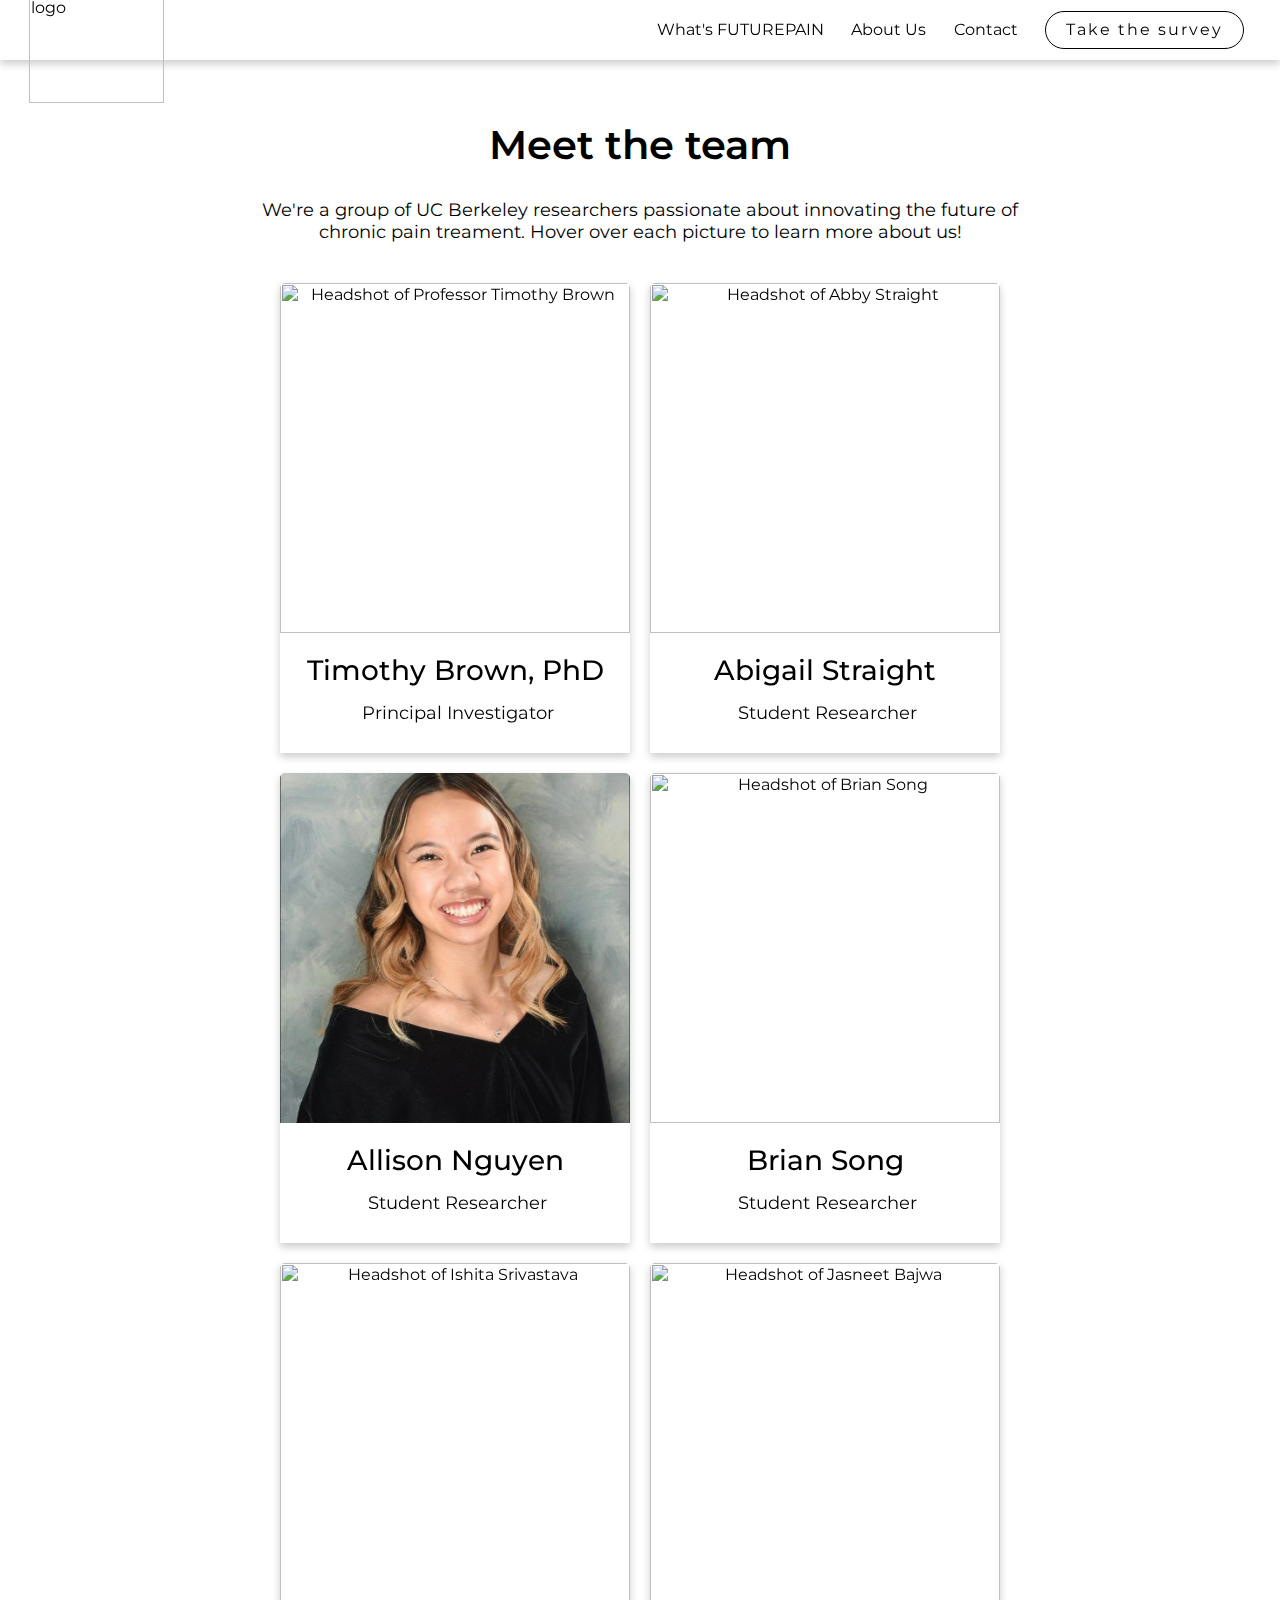
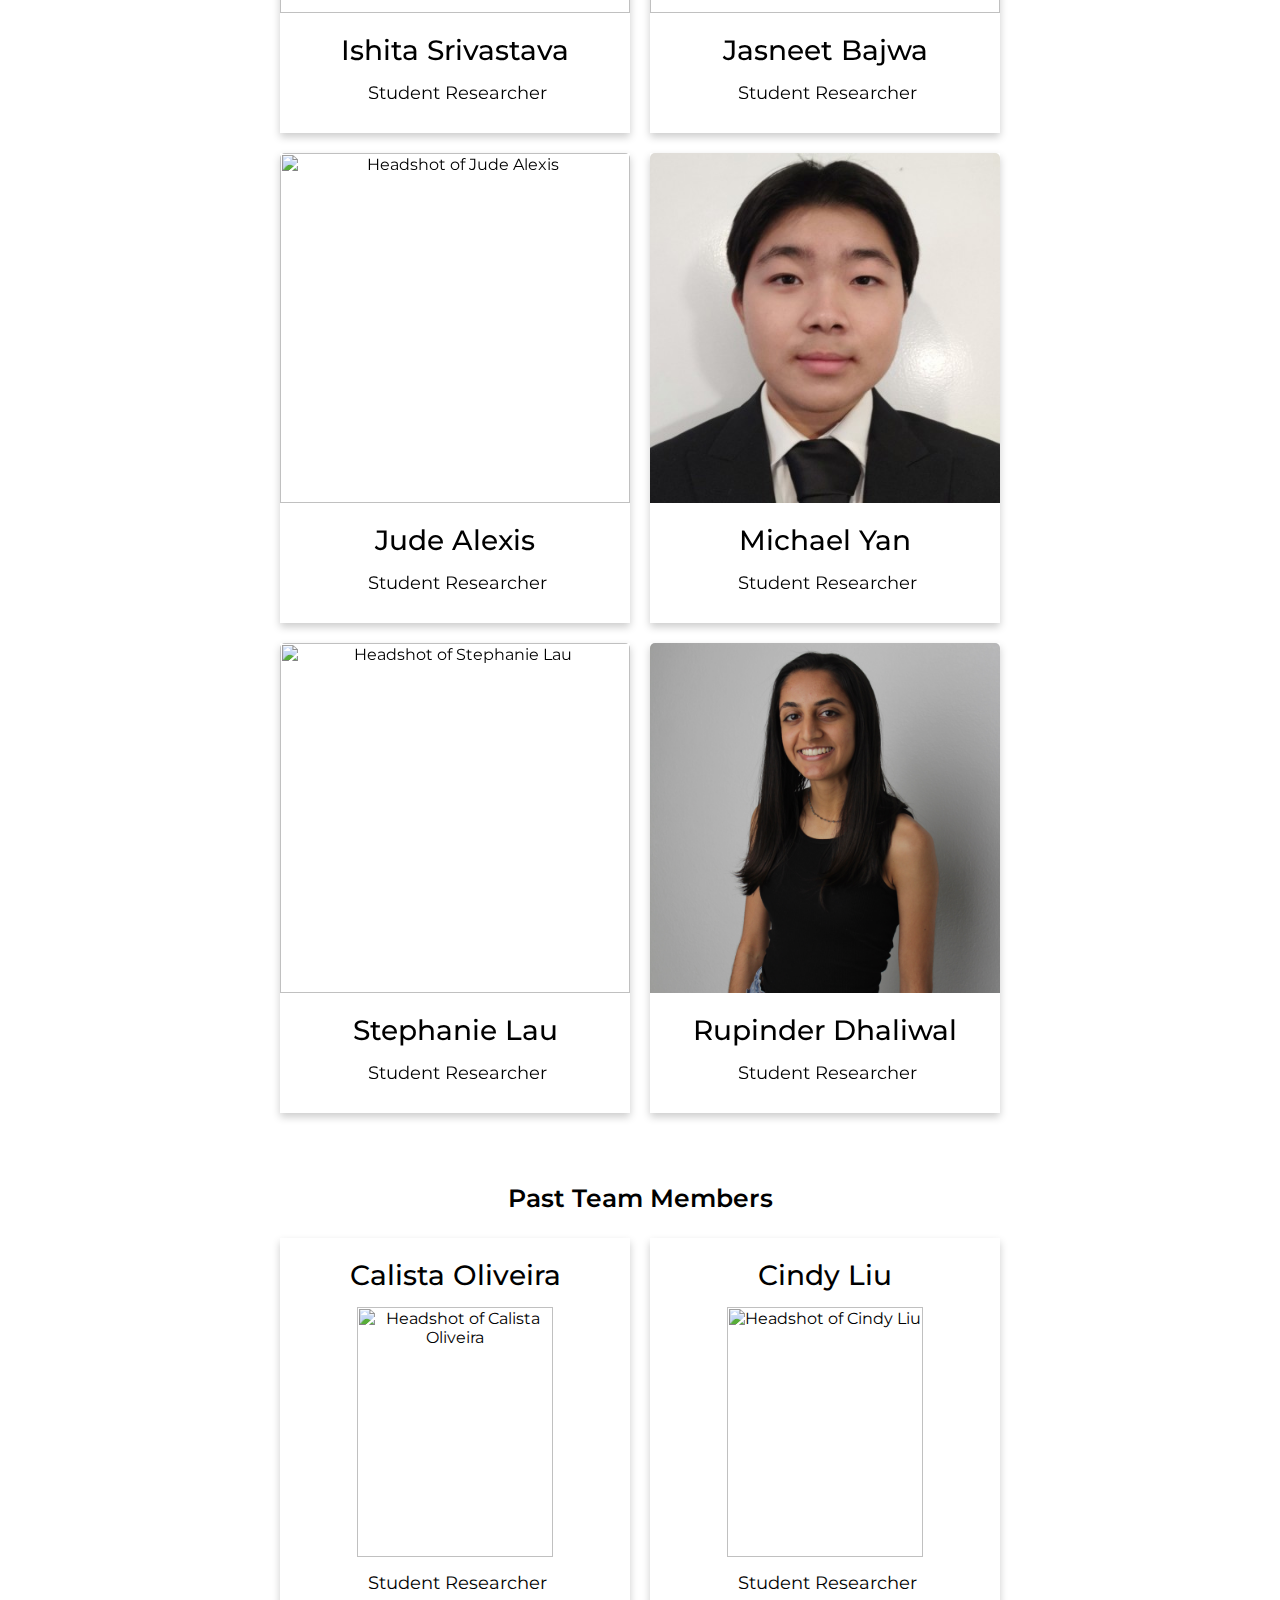
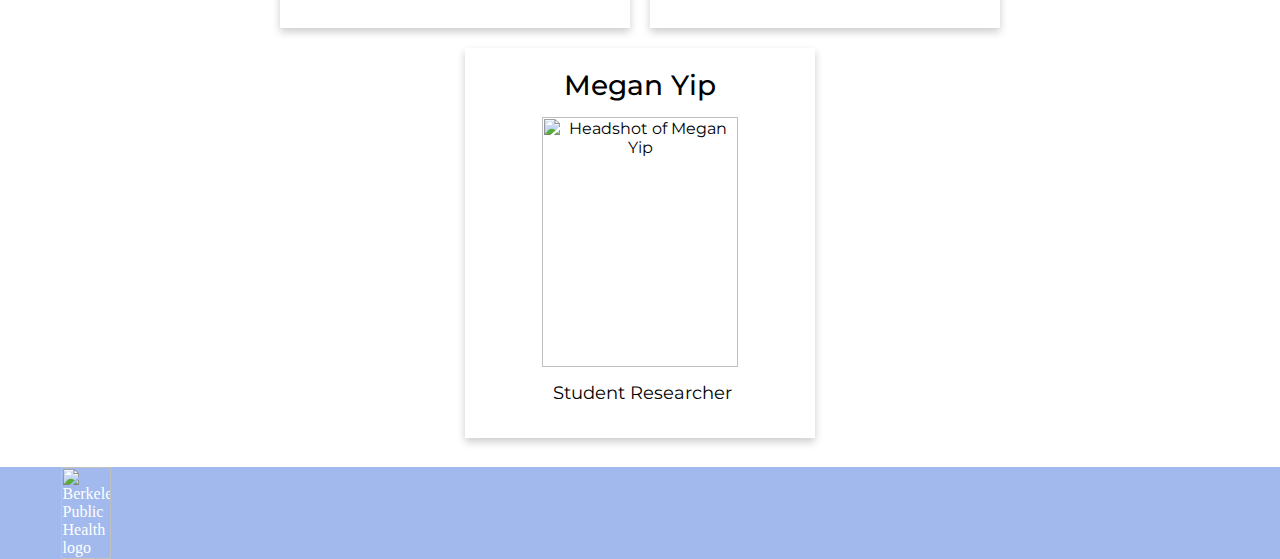
==== commit e9c0fb5b: "Indentation + basic responsivity: all cards fit" ====
--- a/about.html
+++ b/about.html
@@ -13,292 +13,249 @@
 </head>
 
 <body>
-
-<!-- NAV BAR -->
-<header id="navbar">
-  <nav class="navbar-container container">
-    <a href="index.html#image-banner-container" class="home-link">
-      <div class="navbar-logo"><img src="assets/images/logo.png" alt="FUTUREPAIN logo"></div>
-    </a>
-    <button type="button" id="navbar-toggle" aria-controls="navbar-menu" aria-label="Toggle menu" aria-expanded="false">
-      <span class="icon-bar"></span>
-      <span class="icon-bar"></span>
-      <span class="icon-bar"></span>
-    </button>
-    <div id="navbar-menu" aria-labelledby="navbar-toggle">
-      <ul class="navbar-links">
-        <div class="dropdown">
-          <li class="navbar-item"><a class="navbar-link" href="index.html#whatsfuturepain-holder">What's FUTUREPAIN</a></li>
-          <div class="dropdown-content">
-            <a href="research.html">Research</a>
-          </div>
+  <div id="page-container">
+    <div id="content-wrap">
+
+      <!-- NAV BAR -->
+      <header id="navbar">
+        <nav class="navbar-container container">
+          <a href="index.html#image-banner-container" class="home-link">
+            <div class="navbar-logo"><img src="assets/images/logo.png" alt="FUTUREPAIN logo"></div>
+          </a>
+          <button type="button" id="navbar-toggle" aria-controls="navbar-menu" aria-label="Toggle menu" aria-expanded="false">
+            <span class="icon-bar"></span>
+            <span class="icon-bar"></span>
+            <span class="icon-bar"></span>
+          </button>
+          <div id="navbar-menu" aria-labelledby="navbar-toggle">
+            <ul class="navbar-links">
+              <div class="dropdown">
+                <li class="navbar-item"><a class="navbar-link" href="index.html#whatsfuturepain-holder">What's FUTUREPAIN</a></li>
+                <div class="dropdown-content">
+                  <a href="research.html">Research</a>
+                </div>
+              </div>
+              <li class="navbar-item"><a class="navbar-link" href="about.html">About Us</a></li>
+              <li class="navbar-item"><a class="navbar-link" href="contact.html">Contact</a></li>
+              <li class="navbar-item"><a class="navbar-link" href="https://berkeley.qualtrics.com/jfe/preview/SV_74M6q6XsXhAU6Mt?Q_CHL=preview&Q_SurveyVersionID=current"><div id="nav-survey-button">Take the survey</div></a></li>
+            </ul>
+          </div>
+        </nav>
+      </header>
+
+      <!-- Header and subhead -->
+      <div class="top-page-container">
+        <div class="page-header"> Meet the team </div>
+        <div class="page-subhead"> We're a group of UC Berkeley researchers passionate about innovating the future of chronic pain treament. Hover over each picture to learn more about us!</div>
+      </div>
+
+      <!-- Researcher bios -->
+      <div class="bio-container">
+        
+        <div class="bio-row">
+
+          <div class="bio-card">
+            <div class="bio-card-inner">
+              <div class="bio-card-front">
+                <div class="bio-card-pic"><img src="./assets/images/profbrown.jpg" alt="Headshot of Professor Timothy Brown"></div>
+                <div class="bio-card-name">Timothy Brown, PhD</div>
+                <div class="bio-card-role">Principal Investigator</div>
+              </div>
+              <div class="bio-card-back">
+                <div class="bio-card-back-header">Timothy Brown</div>
+                <hr class="bio-card-divider">
+                <div class="bio-card-back-text"> Timothy Brown, PhD, MA, is a health services researcher who has recently published work showing the specific biological, psychological, and social factors that predict future chronic pain; the causal impact of reductions in psychological distress in eliminating low back pain; and how discrimination can result in chronic pain. He is a faculty member in the Division of Health Policy and Management in the School of Public Health at the University of California, Berkeley.</div>
+              </div>
+            </div>
+          </div>
+          
+          <div class="bio-card">
+            <div class="bio-card-inner">
+              <div class="bio-card-front">
+                <div class="bio-card-pic"><img src="./assets/images/abby.jpg" alt="Headshot of Abby Straight"></div>
+                <div class="bio-card-name">Abigail Straight</div>
+                <div class="bio-card-role">Student Researcher</div>
+              </div>
+              <div class="bio-card-back">
+                <div class="bio-card-back-header">Abigail Straight</div>
+                <hr class="bio-card-divider">
+                <div class="bio-card-back-text">Abigail is a 4th year at UC Berkeley completing the Medical Biology and Physiology track within Cellular and Developmental Biology and Molecular and Cellular Biology major. She is passionate about equity and nuance within the spheres of science and healthcare, and is excited about including a mind-body and systems approach in her work. Abigail prioritizes time with family and friends, and enjoys live music, cooking, and being outdoors.</div>
+              </div>
+            </div>
+          </div>
+
+          <div class="bio-card">
+            <div class="bio-card-inner">
+              <div class="bio-card-front">
+                <div class="bio-card-pic"><img src="./assets/images/nguyen.jpg" alt="Headshot of Allison Nguyen"></div>
+                <div class="bio-card-name">Allison Nguyen</div>
+                <div class="bio-card-role">Student Researcher</div>
+              </div>
+              <div class="bio-card-back">
+                <div class="bio-card-back-header">Allison Nguyen</div>
+                <hr class="bio-card-divider">
+                <div class="bio-card-back-text">Allison is a second-year undergraduate student at Berkeley studying Public Health and Molecular and Cellular Biology on the pre-medicine track. She is passionate about helping those with chronic pain, especially those who struggle with healthcare accessibility. In her free time Allison is always dancing, cheerleading, or baking.</div>
+              </div>
+            </div>
+          </div>
+          
+          <div class="bio-card">
+            <div class="bio-card-inner">
+              <div class="bio-card-front">
+                <div class="bio-card-pic"><img src="./assets/images/song.jpg" alt="Headshot of Brian Song"></div>
+                <div class="bio-card-name">Brian Song</div>
+                <div class="bio-card-role">Student Researcher</div>
+              </div>
+              <div class="bio-card-back">
+                <div class="bio-card-back-header">Brian Song</div>
+                <hr class="bio-card-divider">
+                <div class="bio-card-back-text">Brian is a first-year at Berkeley studying Electrical Engineering and Computer Science. He’s excited to explore the interdisciplinary bridges between computer science and other fields, such as public health. Witnessing technology amplify the potential impact of a study is a box he certainly intends to check off. In his free time, he loves to code and play baseball.</div>
+              </div>
+            </div>
+          </div>
+          
+          <div class="bio-card">
+            <div class="bio-card-inner">
+              <div class="bio-card-front">
+                <div class="bio-card-pic"><img src="./assets/images/ishita.jpg" alt="Headshot of Ishita Srivastava"></div>
+                <div class="bio-card-name">Ishita Srivastava</div>
+                <div class="bio-card-role">Student Researcher</div>
+              </div>
+              <div class="bio-card-back">
+                <div class="bio-card-back-header">Ishita Srivastava</div>
+                <hr class="bio-card-divider">
+                <div class="bio-card-back-text">Ishita is a third-year at UC Berkeley studying Molecular and Cell Biology, specializing in Neurobiology on the pre-medicine track. She is passionate about increasing healthcare accessibility as well as developing sustainable solutions for underserved populations. In her free time, you can spot her dancing, exploring scenic hikes or running with her dog.</div>
+              </div>
+            </div>
+          </div>
+          
+          <div class="bio-card">
+            <div class="bio-card-inner">
+              <div class="bio-card-front">
+                <div class="bio-card-pic"><img src="./assets/images/jasneet.jpeg" alt="Headshot of Jasneet Bajwa"></div>
+                <div class="bio-card-name">Jasneet Bajwa</div>
+                <div class="bio-card-role">Student Researcher</div>
+              </div>
+              <div class="bio-card-back">
+                <div class="bio-card-back-header">Jasneet Bajwa</div>
+                <hr class="bio-card-divider">
+                <div class="bio-card-back-text">Jasneet is a 3rd year studying Molecular and Environmental Biology with a minor in Global Poverty and Practice at UC Berkeley. She is passionate about providing equitable access to healthcare especially to underserved communities. In her free time. you can spot her running around Berkeley, hiking, or watching anime.</div>
+              </div>
+            </div>
+          </div>
+
+          <div class="bio-card">
+            <div class="bio-card-inner">
+              <div class="bio-card-front">
+                <div class="bio-card-pic"><img src="./assets/images/filler.png" alt="Headshot of Jude Alexis"></div>
+                <div class="bio-card-name">Jude Alexis</div>
+                <div class="bio-card-role">Student Researcher</div>
+              </div>
+              <div class="bio-card-back">
+                <div class="bio-card-back-header">Jude Alexis</div>
+                <hr class="bio-card-divider">
+                <div class="bio-card-back-text">Jude is a first-year undergraduate at Berkeley studying Molecular and Cellular Biology with pre-med ambitions. With professional clinical experience, heavy technical exposure to CS, and a passion for ensuring the human good, Jude aims to be on the bleeding edge of the increasing digitization of medicine. In his free time he enjoys reading and playing chess.  </div>
+              </div>
+            </div>
+          </div>
+
+          <div class="bio-card">
+            <div class="bio-card-inner">
+              <div class="bio-card-front">
+                <div class="bio-card-pic"><img src="./assets/images/yan.jpg" alt="Headshot of Michael Yan"></div>
+                <div class="bio-card-name">Michael Yan</div>
+                <div class="bio-card-role">Student Researcher</div>
+              </div>
+              <div class="bio-card-back">
+                <div class="bio-card-back-header">Michael Yan</div>
+                <hr class="bio-card-divider">
+                <div class="bio-card-back-text">Michael is a second-year undergraduate at Berkeley studying Molecular and Cellular Biology with a minor in Public Policy. With professional interests in politics and health economics, he aims to pursue a career in health policy and clinical research as a physician-economist. Outside of academics, you can find Michael golfing on weekday mornings and singing as a true tenor.</div>
+              </div>
+            </div>
+          </div>
+          
+          <div class="bio-card">
+            <div class="bio-card-inner">
+              <div class="bio-card-front">
+                <div class="bio-card-pic"><img src="./assets/images/steph.jpg" alt="Headshot of Stephanie Lau"></div>
+                <div class="bio-card-name">Stephanie Lau</div>
+                <div class="bio-card-role">Student Researcher</div>
+              </div>
+              <div class="bio-card-back">
+                <div class="bio-card-back-header">Stephanie Lau</div>
+                <hr class="bio-card-divider">
+                <div class="bio-card-back-text">Stephanie is a second-year undergraduate student at Berkeley intending to pursue cognitive science. She’s interested in exploring the public health, policy, and advocacy fields in order to create a better world for those with chronic pain and health conditions. Outside of school, she enjoys art, reading, and live music.</div>
+              </div>
+            </div>
+          </div>
+
+          <div class="bio-card">
+            <div class="bio-card-inner">
+              <div class="bio-card-front">
+                <div class="bio-card-pic"><img src="./assets/images/dhaliwal.jpeg" alt="Headshot of Rupinder Dhaliwal"></div>
+                <div class="bio-card-name">Rupinder Dhaliwal</div>
+                <div class="bio-card-role">Student Researcher</div>
+              </div>
+              <div class="bio-card-back">
+                <div class="bio-card-back-header">Rupinder Dhaliwal</div>
+                <hr class="bio-card-divider">
+                <div class="bio-card-back-text">Rupinder is a senior undergraduate student at Berkeley studying Cognitive Science and Design. She finds the intersection between health, technology, and design fascinating. She has her associates in social and behavioral science and aspires to pursue a career, where she can help people and create innovative design solutions that prioritize accessibility. She is an avid latte drinker, likes dancing, and enjoys taking scenic walks out in nature.</div>
+              </div>
+            </div>
+          </div>
+
+
         </div>
-        <li class="navbar-item"><a class="navbar-link" href="about.html">About Us</a></li>
-        <li class="navbar-item"><a class="navbar-link" href="contact.html">Contact</a></li>
-        <li class="navbar-item"><a class="navbar-link" href="https://berkeley.qualtrics.com/jfe/preview/SV_74M6q6XsXhAU6Mt?Q_CHL=preview&Q_SurveyVersionID=current"><div id="nav-survey-button">Take the survey</div></a></li>
-      </ul>
+      </div>
+
+      <div class="bottom-page-container">
+        <div class="page-footer"> Past Team Members </div>
+      </div>
+
+      <div class="bio-container-bottom">
+        <div class="bio-row-bottom">
+
+          <div class="bio-card-bottom">
+            <div class="bio-card-inner-old">
+                <div class="bio-card-name">Calista Oliveira</div>
+                <div class="bio-card-pic-bottom"><img src="./assets/images/calista.png" alt="Headshot of Calista Oliveira"></div>
+                <div class="bio-card-role">Student Researcher</div>
+              </div>
+          </div>
+
+          <div class="bio-card-bottom">
+            <div class="bio-card-inner-old">
+                <div class="bio-card-name">Cindy Liu</div>
+                <div class="bio-card-pic-bottom"><img src="./assets/images/cindy.jpg" alt="Headshot of Cindy Liu"></div>
+                <div class="bio-card-role">Student Researcher</div>
+              </div>
+          </div>
+
+          <div class="bio-card-bottom">
+            <div class="bio-card-inner-old">
+                <div class="bio-card-name">Megan Yip</div>
+                <div class="bio-card-pic-bottom"><img src="./assets/images/megan.jpeg" alt="Headshot of Megan Yip"></div>
+                <div class="bio-card-role">Student Researcher</div>
+              </div>
+          </div>
+        </div>
+      </div>
     </div>
-  </nav>
-</header>
-
-<!-- Header and subhead -->
-  <div class="top-page-container">
-    <div class="page-header"> Meet the team </div>
-    <div class="page-subhead"> We're a group of UC Berkeley researchers passionate about innovating the future of chronic pain treament. Hover over each picture to learn more about us!</div>
+
+
+    <!--FOOTER-->
+    <div class="footer-container">
+      <div id="berk-logo"><img src="./assets/images/berk_logo.png" alt="Berkeley Public Health logo"></div>
+      <div class="footer-right">
+        <div class="footer-icons"><a href="https://www.facebook.com/Futurepain21/"><i class="fab fa-facebook"></i></a></div>
+        <div class="footer-icons"><a href="https://www.facebook.com/Futurepain21/"><i class="fab fa-twitter"></i></a></div>
+        <div class="footer-icons"><a href="mailto:futurepain@berkeley.edu"><i class="fas fa-envelope"></i></a></div>
+      </div>
+    </div>
+
   </div>
 
-<!-- Researcher bios -->
-  <div class="bio-container">
-    <div class="bio-row">
-
-      <div class="bio-card">
-        <div class="bio-card-inner">
-          <div class="bio-card-front">
-            <div class="bio-card-pic"><img src="./assets/images/profbrown.jpg" alt="Headshot of Professor Timothy Brown"></div>
-            <div class="bio-card-name">Timothy Brown, PhD</div>
-            <div class="bio-card-role">Principal Investigator</div>
-          </div>
-          <div class="bio-card-back">
-            <div class="bio-card-back-header">Timothy Brown</div>
-            <hr class="bio-card-divider">
-            <div class="bio-card-back-text"> Timothy Brown, PhD, MA, is a health services researcher who has recently published work showing the specific biological, psychological, and social factors that predict future chronic pain; the causal impact of reductions in psychological distress in eliminating low back pain; and how discrimination can result in chronic pain. He is a faculty member in the Division of Health Policy and Management in the School of Public Health at the University of California, Berkeley.</div>
-          </div>
-        </div>
-      </div>
-      
-      <div class="bio-card">
-        <div class="bio-card-inner">
-          <div class="bio-card-front">
-            <div class="bio-card-pic"><img src="./assets/images/abby.jpg" alt="Headshot of Abby Straight"></div>
-            <div class="bio-card-name">Abigail Straight</div>
-            <div class="bio-card-role">Student Researcher</div>
-          </div>
-          <div class="bio-card-back">
-            <div class="bio-card-back-header">Abigail Straight</div>
-            <hr class="bio-card-divider">
-            <div class="bio-card-back-text">Abigail is a 4th year at UC Berkeley completing the Medical Biology and Physiology track within Cellular and Developmental Biology and Molecular and Cellular Biology major. She is passionate about equity and nuance within the spheres of science and healthcare, and is excited about including a mind-body and systems approach in her work. Abigail prioritizes time with family and friends, and enjoys live music, cooking, and being outdoors.</div>
-          </div>
-        </div>
-      </div>
-
-      <div class="bio-card">
-        <div class="bio-card-inner">
-          <div class="bio-card-front">
-            <div class="bio-card-pic"><img src="./assets/images/nguyen.jpg" alt="Headshot of Allison Nguyen"></div>
-            <div class="bio-card-name">Allison Nguyen</div>
-            <div class="bio-card-role">Student Researcher</div>
-          </div>
-          <div class="bio-card-back">
-            <div class="bio-card-back-header">Allison Nguyen</div>
-            <hr class="bio-card-divider">
-            <div class="bio-card-back-text">Allison is a second-year undergraduate student at Berkeley studying Public Health and Molecular and Cellular Biology on the pre-medicine track. She is passionate about helping those with chronic pain, especially those who struggle with healthcare accessibility. In her free time Allison is always dancing, cheerleading, or baking.</div>
-          </div>
-        </div>
-      </div>
-      
-      <div class="bio-card">
-        <div class="bio-card-inner">
-          <div class="bio-card-front">
-            <div class="bio-card-pic"><img src="./assets/images/song.jpg" alt="Headshot of Brian Song"></div>
-            <div class="bio-card-name">Brian Song</div>
-            <div class="bio-card-role">Student Researcher</div>
-          </div>
-          <div class="bio-card-back">
-            <div class="bio-card-back-header">Brian Song</div>
-            <hr class="bio-card-divider">
-            <div class="bio-card-back-text">Brian is a first-year at Berkeley studying Electrical Engineering and Computer Science. He’s excited to explore the interdisciplinary bridges between computer science and other fields, such as public health. Witnessing technology amplify the potential impact of a study is a box he certainly intends to check off. In his free time, he loves to code and play baseball.</div>
-          </div>
-        </div>
-      </div>
-      
-      <div class="bio-card">
-        <div class="bio-card-inner">
-          <div class="bio-card-front">
-            <div class="bio-card-pic"><img src="./assets/images/ishita.jpg" alt="Headshot of Ishita Srivastava"></div>
-            <div class="bio-card-name">Ishita Srivastava</div>
-            <div class="bio-card-role">Student Researcher</div>
-          </div>
-          <div class="bio-card-back">
-            <div class="bio-card-back-header">Ishita Srivastava</div>
-            <hr class="bio-card-divider">
-            <div class="bio-card-back-text">Ishita is a third-year at UC Berkeley studying Molecular and Cell Biology, specializing in Neurobiology on the pre-medicine track. She is passionate about increasing healthcare accessibility as well as developing sustainable solutions for underserved populations. In her free time, you can spot her dancing, exploring scenic hikes or running with her dog.</div>
-          </div>
-        </div>
-      </div>
-      
-   <div class="bio-card">
-        <div class="bio-card-inner">
-          <div class="bio-card-front">
-            <div class="bio-card-pic"><img src="./assets/images/jasneet.jpeg" alt="Headshot of Jasneet Bajwa"></div>
-            <div class="bio-card-name">Jasneet Bajwa</div>
-            <div class="bio-card-role">Student Researcher</div>
-          </div>
-          <div class="bio-card-back">
-            <div class="bio-card-back-header">Jasneet Bajwa</div>
-            <hr class="bio-card-divider">
-            <div class="bio-card-back-text">Jasneet is a 3rd year studying Molecular and Environmental Biology with a minor in Global Poverty and Practice at UC Berkeley. She is passionate about providing equitable access to healthcare especially to underserved communities. In her free time. you can spot her running around Berkeley, hiking, or watching anime.</div>
-          </div>
-        </div>
-      </div>
-
-      <div class="bio-card">
-        <div class="bio-card-inner">
-          <div class="bio-card-front">
-            <div class="bio-card-pic"><img src="./assets/images/filler.png" alt="Headshot of Jude Alexis"></div>
-            <div class="bio-card-name">Jude Alexis</div>
-            <div class="bio-card-role">Student Researcher</div>
-          </div>
-          <div class="bio-card-back">
-            <div class="bio-card-back-header">Jude Alexis</div>
-            <hr class="bio-card-divider">
-            <div class="bio-card-back-text">Jude is a first-year undergraduate at Berkeley studying Molecular and Cellular Biology with pre-med ambitions. With professional clinical experience, heavy technical exposure to CS, and a passion for ensuring the human good, Jude aims to be on the bleeding edge of the increasing digitization of medicine. In his free time he enjoys reading and playing chess.  </div>
-          </div>
-        </div>
-      </div>
-
-      <div class="bio-card">
-        <div class="bio-card-inner">
-          <div class="bio-card-front">
-            <div class="bio-card-pic"><img src="./assets/images/yan.jpg" alt="Headshot of Michael Yan"></div>
-            <div class="bio-card-name">Michael Yan</div>
-            <div class="bio-card-role">Student Researcher</div>
-          </div>
-          <div class="bio-card-back">
-            <div class="bio-card-back-header">Michael Yan</div>
-            <hr class="bio-card-divider">
-            <div class="bio-card-back-text">Michael is a second-year undergraduate at Berkeley studying Molecular and Cellular Biology with a minor in Public Policy. With professional interests in politics and health economics, he aims to pursue a career in health policy and clinical research as a physician-economist. Outside of academics, you can find Michael golfing on weekday mornings and singing as a true tenor.</div>
-          </div>
-        </div>
-      </div>
-      
-      <div class="bio-card">
-        <div class="bio-card-inner">
-          <div class="bio-card-front">
-            <div class="bio-card-pic"><img src="./assets/images/steph.jpg" alt="Headshot of Stephanie Lau"></div>
-            <div class="bio-card-name">Stephanie Lau</div>
-            <div class="bio-card-role">Student Researcher</div>
-          </div>
-          <div class="bio-card-back">
-            <div class="bio-card-back-header">Stephanie Lau</div>
-            <hr class="bio-card-divider">
-            <div class="bio-card-back-text">Stephanie is a second-year undergraduate student at Berkeley intending to pursue cognitive science. She’s interested in exploring the public health, policy, and advocacy fields in order to create a better world for those with chronic pain and health conditions. Outside of school, she enjoys art, reading, and live music.</div>
-          </div>
-        </div>
-      </div>
-
-      <div class="bio-card">
-        <div class="bio-card-inner">
-          <div class="bio-card-front">
-            <div class="bio-card-pic"><img src="./assets/images/dhaliwal.jpeg" alt="Headshot of Rupinder Dhaliwal"></div>
-            <div class="bio-card-name">Rupinder Dhaliwal</div>
-            <div class="bio-card-role">Student Researcher</div>
-          </div>
-          <div class="bio-card-back">
-            <div class="bio-card-back-header">Rupinder Dhaliwal</div>
-            <hr class="bio-card-divider">
-            <div class="bio-card-back-text">Rupinder is a senior undergraduate student at Berkeley studying Cognitive Science and Design. She finds the intersection between health, technology, and design fascinating. She has her associates in social and behavioral science and aspires to pursue a career, where she can help people and create innovative design solutions that prioritize accessibility. She is an avid latte drinker, likes dancing, and enjoys taking scenic walks out in nature.</div>
-          </div>
-        </div>
-      </div>
-
-
-    </div>
-
-    <div class="bottom-page-container">
-      <div class="page-footer"> Past Team Members </div>
-    </div>
-
-    <div class="bio-container-bottom">
-      <div class="bio-row">
-
-        <div class="bio-card">
-          <div class="bio-card-inner-old">
-              <div class="bio-card-name">Calista Oliveira</div>
-              <div class="bio-card-pic-bottom"><img src="./assets/images/calista.png" alt="Headshot of Calista Oliveira"></div>
-              <div class="bio-card-role">Student Researcher</div>
-            </div>
-        </div>
-
-        <div class="bio-card">
-          <div class="bio-card-inner-old">
-              <div class="bio-card-name">Cindy Liu</div>
-              <div class="bio-card-pic-bottom"><img src="./assets/images/cindy.jpg" alt="Headshot of Cindy Liu"></div>
-              <div class="bio-card-role">Student Researcher</div>
-            </div>
-        </div>
-
-        <div class="bio-card">
-          <div class="bio-card-inner-old">
-              <div class="bio-card-name">Megan Yip</div>
-              <div class="bio-card-pic-bottom"><img src="./assets/images/megan.jpeg" alt="Headshot of Megan Yip"></div>
-              <div class="bio-card-role">Student Researcher</div>
-            </div>
-        </div>
-      
-        <!--
-        <div class="bio-card">
-          <div class="bio-card-inner">
-            <div class="bio-card-front">
-              <div class="bio-card-pic"><img src="./assets/images/calista.png" alt="Headshot of Calista Oliveira"></div>
-              <div class="bio-card-name">Calista Oliveira</div>
-              <div class="bio-card-role">Student Researcher</div>
-            </div>
-            <div class="bio-card-back">
-              <div class="bio-card-back-header">Calista Oliveira</div>
-              <hr class="bio-card-divider">
-              <div class="bio-card-back-text">Calista is a third-year at UC Berkeley studying Public Health and Education. She is passionate about developing sustainable solutions to promote good health and quality of life for all people. When it is time for a break, you will find her sailing around San Diego Bay or playing board games with her family and friends. </div>
-            </div>
-          </div>
-        </div>
-
-        <div class="bio-card">
-          <div class="bio-card-inner">
-            <div class="bio-card-front">
-              <div class="bio-card-pic"><img src="./assets/images/cindy.jpg" alt="Headshot of Cindy Liu"></div>
-              <div class="bio-card-name">Cindy Liu</div>
-              <div class="bio-card-role">Student Researcher</div>
-            </div>
-            <div class="bio-card-back">
-              <div class="bio-card-back-header">Cindy Liu</div>
-              <hr class="bio-card-divider">
-              <div class="bio-card-back-text">Cindy is a third-year at UC Berkeley studying English and Public Health. She's passionate about health equity and improving chronic pain for underserved communities. In her free time, you can catch her dogspotting around Berkeley or doing art. </div>
-            </div>
-          </div>
-        </div>
-
-        <div class="bio-card">
-          <div class="bio-card-inner">
-            <div class="bio-card-front">
-              <div class="bio-card-pic"><img src="./assets/images/megan.jpeg" alt="Headshot of Megan Yip"></div>
-              <div class="bio-card-name">Megan Yip</div>
-              <div class="bio-card-role">Student Researcher</div>
-            </div>
-            <div class="bio-card-back">
-              <div class="bio-card-back-header">Megan Yip</div>
-              <hr class="bio-card-divider">
-              <div class="bio-card-back-text">Megan is a third-year at UC Berkeley studying Public Health on the pre-optometry track. She’s passionate about preventative health and sustainable practices. In her free time you can find her crocheting or hiking on the Fire Trails. </div>
-            </div>
-          </div>
-        </div>
-        -->
-
-        </div>
-    </div>
-   
-
-
-
-<!--FOOTER-->
-<div class="footer-container">
-  <div id="berk-logo"><img src="./assets/images/berk_logo.png" alt="Berkeley Public Health logo"></div>
-  <div class="footer-right">
-    <div class="footer-icons"><a href="https://www.facebook.com/Futurepain21/"><i class="fab fa-facebook"></i></a></div>
-    <div class="footer-icons"><a href="https://www.facebook.com/Futurepain21/"><i class="fab fa-twitter"></i></a></div>
-    <div class="footer-icons"><a href="mailto:futurepain@berkeley.edu"><i class="fas fa-envelope"></i></a></div>
-  </div>
-</div>
-
-<!--JAVASCRIPT-->
+  <!--JAVASCRIPT-->
   <script src="scripts/script.js"></script>
 </body>
 
--- a/assets/styles/style.css
+++ b/assets/styles/style.css
@@ -241,14 +241,25 @@
 
 /* FOOTER */
 .footer-container {
-  height: 18%;
+  max-height: 4%;
   width: 100%;
-  margin-top: 5%;
   background-color: #A1B9ED;
   color: white;
   display: flex;
   justify-content: space-between;
   align-items: center;
+  position: absolute;
+  bottom: 0;
+
+}
+
+#page-container {
+  position: relative;
+  min-height: 100%;
+}
+
+#content-wrap {
+  padding-bottom: 4%;
 }
 
 #berk-logo img {
@@ -638,11 +649,21 @@
 
 .bio-container-bottom {
   margin-right: 60px;
+  margin-bottom: 60px;
   width: 100%;
-  height: 35%;
+  height: auto;
+  
 }
 
 .bio-row {
+  display: flex;
+  justify-content: center;
+  flex-wrap: wrap;
+  margin-right: 10%;
+  margin-left: 10%;
+}
+
+.bio-row-bottom {
   display: flex;
   justify-content: center;
   flex-wrap: wrap;
@@ -661,6 +682,16 @@
   perspective: 1000px;
 }
 
+.bio-card-bottom {
+  background-color: transparent;
+  width: 350px;
+  height: 390px;
+  border-radius: 5px;
+  margin: 10px;
+  text-align: center;
+  font-family: 'Montserrat', sans-serif;
+}
+
 .bio-card-pic img {
   width: 100%;
   height: 350px;
@@ -700,7 +731,7 @@
 .bio-card-inner-old {
   position: relative;
   width: 100%;
-  height: 80%;
+  height: 100%;
   text-align: center;
   box-shadow: 0 4px 8px 0 rgba(0,0,0,0.2);
 }
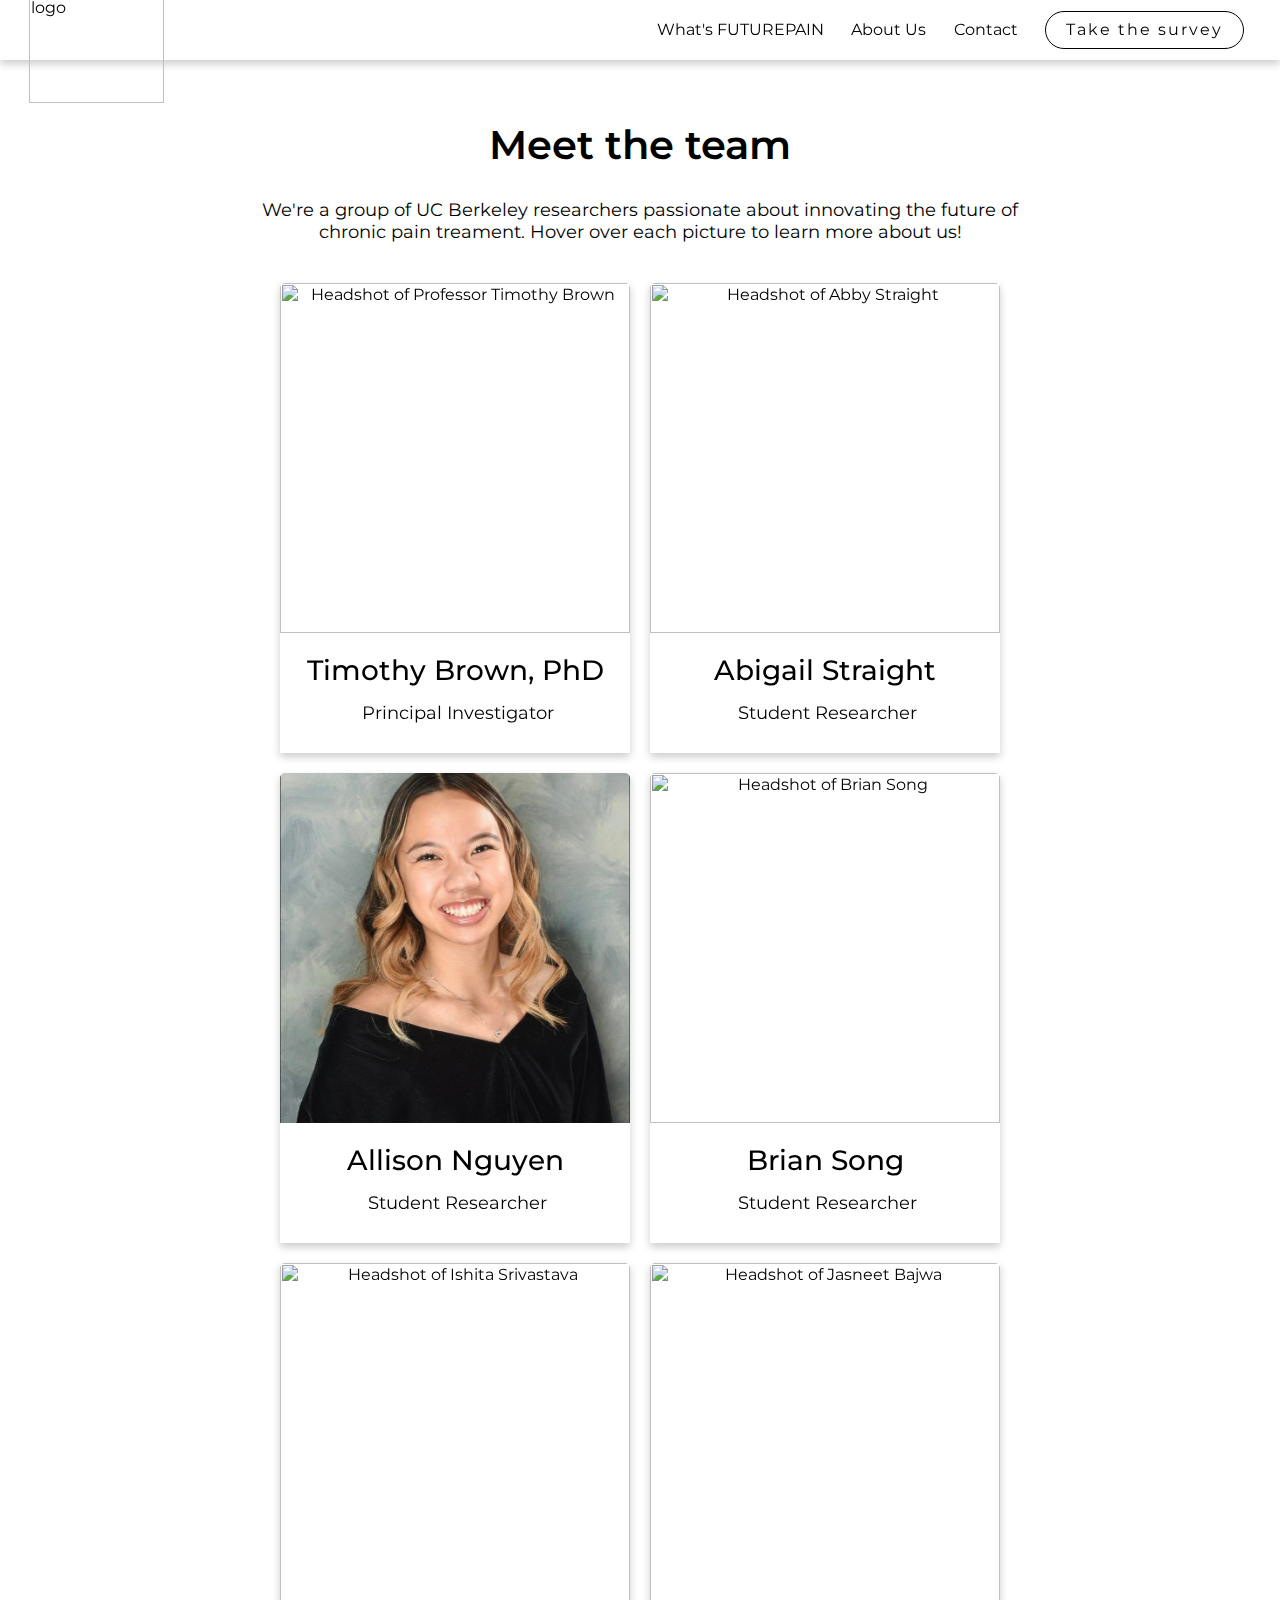
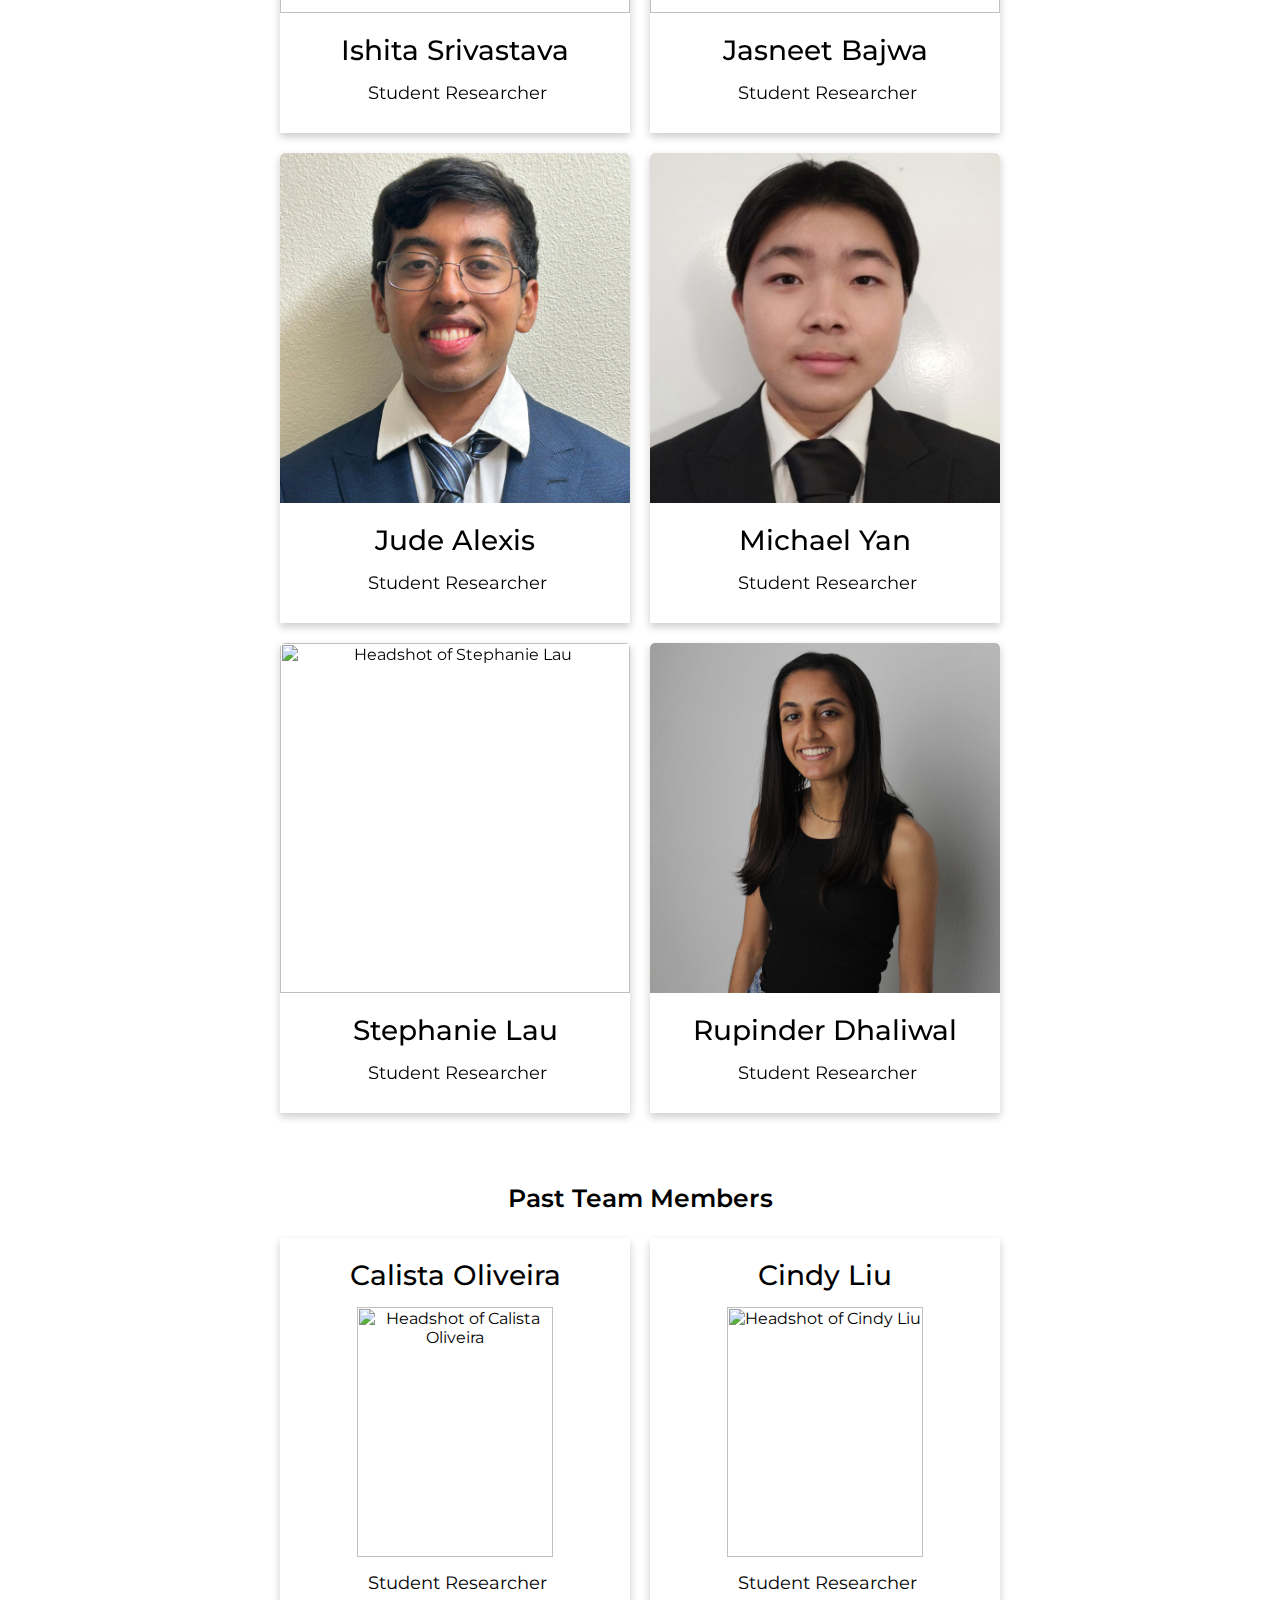
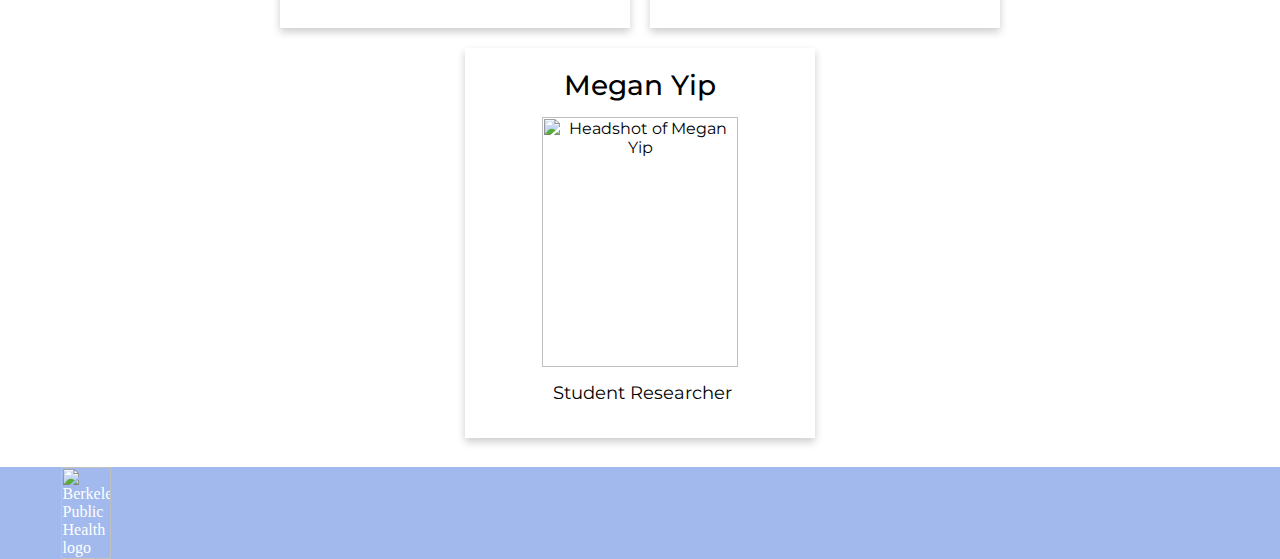
==== commit 18433f5d: "added my picture" ====
--- a/about.html
+++ b/about.html
@@ -58,13 +58,13 @@
             <div class="bio-card-inner">
               <div class="bio-card-front">
                 <div class="bio-card-pic"><img src="./assets/images/profbrown.jpg" alt="Headshot of Professor Timothy Brown"></div>
-                <div class="bio-card-name">Timothy Brown, PhD</div>
+                <div class="bio-card-name" id="brown">Timothy Brown, PhD</div>
                 <div class="bio-card-role">Principal Investigator</div>
               </div>
               <div class="bio-card-back">
                 <div class="bio-card-back-header">Timothy Brown</div>
                 <hr class="bio-card-divider">
-                <div class="bio-card-back-text"> Timothy Brown, PhD, MA, is a health services researcher who has recently published work showing the specific biological, psychological, and social factors that predict future chronic pain; the causal impact of reductions in psychological distress in eliminating low back pain; and how discrimination can result in chronic pain. He is a faculty member in the Division of Health Policy and Management in the School of Public Health at the University of California, Berkeley.</div>
+                <div class="bio-card-back-text" id="brownDisc"> Timothy Brown, PhD, MA, is a health services researcher who has recently published work showing the specific biological, psychological, and social factors that predict future chronic pain; the causal impact of reductions in psychological distress in eliminating low back pain; and how discrimination can result in chronic pain. He is a faculty member in the Division of Health Policy and Management in the School of Public Health at the University of California, Berkeley.</div>
               </div>
             </div>
           </div>
@@ -79,7 +79,7 @@
               <div class="bio-card-back">
                 <div class="bio-card-back-header">Abigail Straight</div>
                 <hr class="bio-card-divider">
-                <div class="bio-card-back-text">Abigail is a 4th year at UC Berkeley completing the Medical Biology and Physiology track within Cellular and Developmental Biology and Molecular and Cellular Biology major. She is passionate about equity and nuance within the spheres of science and healthcare, and is excited about including a mind-body and systems approach in her work. Abigail prioritizes time with family and friends, and enjoys live music, cooking, and being outdoors.</div>
+                <div class="bio-card-back-text" id="straight">Abigail is a 4th year at UC Berkeley completing the Medical Biology and Physiology track within Cellular and Developmental Biology and Molecular and Cellular Biology major. She is passionate about equity and nuance within the spheres of science and healthcare, and is excited about including a mind-body and systems approach in her work. Abigail prioritizes time with family and friends, and enjoys live music, cooking, and being outdoors.</div>
               </div>
             </div>
           </div>
@@ -147,7 +147,7 @@
           <div class="bio-card">
             <div class="bio-card-inner">
               <div class="bio-card-front">
-                <div class="bio-card-pic"><img src="./assets/images/filler.png" alt="Headshot of Jude Alexis"></div>
+                <div class="bio-card-pic"><img src="./assets/images/jude.jpg" alt="Headshot of Jude Alexis"></div>
                 <div class="bio-card-name">Jude Alexis</div>
                 <div class="bio-card-role">Student Researcher</div>
               </div>
@@ -199,7 +199,7 @@
               <div class="bio-card-back">
                 <div class="bio-card-back-header">Rupinder Dhaliwal</div>
                 <hr class="bio-card-divider">
-                <div class="bio-card-back-text">Rupinder is a senior undergraduate student at Berkeley studying Cognitive Science and Design. She finds the intersection between health, technology, and design fascinating. She has her associates in social and behavioral science and aspires to pursue a career, where she can help people and create innovative design solutions that prioritize accessibility. She is an avid latte drinker, likes dancing, and enjoys taking scenic walks out in nature.</div>
+                <div class="bio-card-back-text" id="dhali">Rupinder is a senior undergraduate student at Berkeley studying Cognitive Science and Design. She finds the intersection between health, technology, and design fascinating. She has her associates in social and behavioral science and aspires to pursue a career, where she can help people and create innovative design solutions that prioritize accessibility. She is an avid latte drinker, likes dancing, and enjoys taking scenic walks out in nature.</div>
               </div>
             </div>
           </div>
@@ -244,7 +244,7 @@
 
 
     <!--FOOTER-->
-    <div class="footer-container">
+    <div class="footer-container-about">
       <div id="berk-logo"><img src="./assets/images/berk_logo.png" alt="Berkeley Public Health logo"></div>
       <div class="footer-right">
         <div class="footer-icons"><a href="https://www.facebook.com/Futurepain21/"><i class="fab fa-facebook"></i></a></div>
--- a/assets/styles/style.css
+++ b/assets/styles/style.css
@@ -240,7 +240,7 @@
 }
 
 /* FOOTER */
-.footer-container {
+.footer-container-about {
   max-height: 4%;
   width: 100%;
   background-color: #A1B9ED;
@@ -250,7 +250,17 @@
   align-items: center;
   position: absolute;
   bottom: 0;
-
+}
+
+.footer-container {
+  height: 18%;
+  width: 100%;
+  margin-top: 5%;
+  background-color: #A1B9ED;
+  color: white;
+  display: flex;
+  justify-content: space-between;
+  align-items: center;
 }
 
 #page-container {
@@ -710,11 +720,14 @@
 .bio-card-name {
   font-size: 28px;
   font-weight: 500;
+  object-fit: contain;
+  white-space: nowrap;
   padding: 20px 15px 15px 15px;
 }
 
 .bio-card-role {
   font-size: 18px;
+  white-space: nowrap;
   padding: 0px 15px 15px 20px;
 }
 
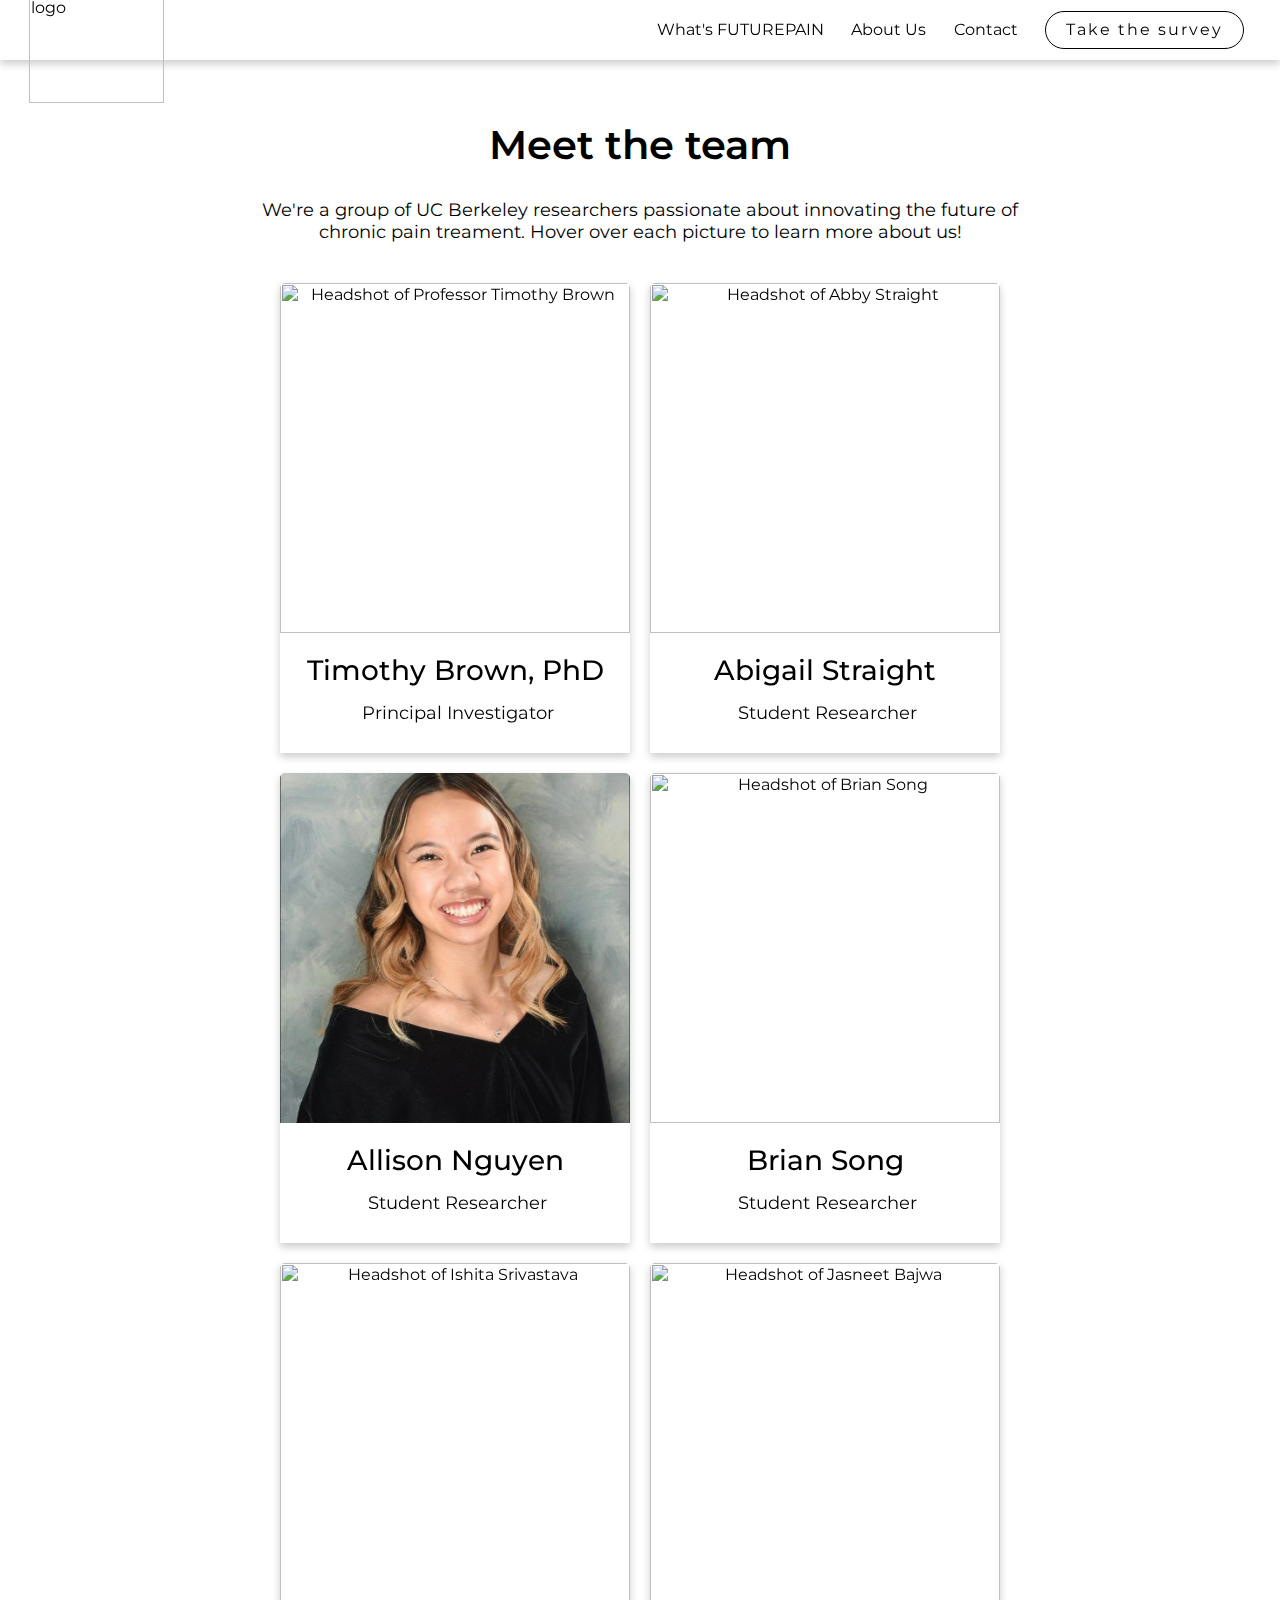
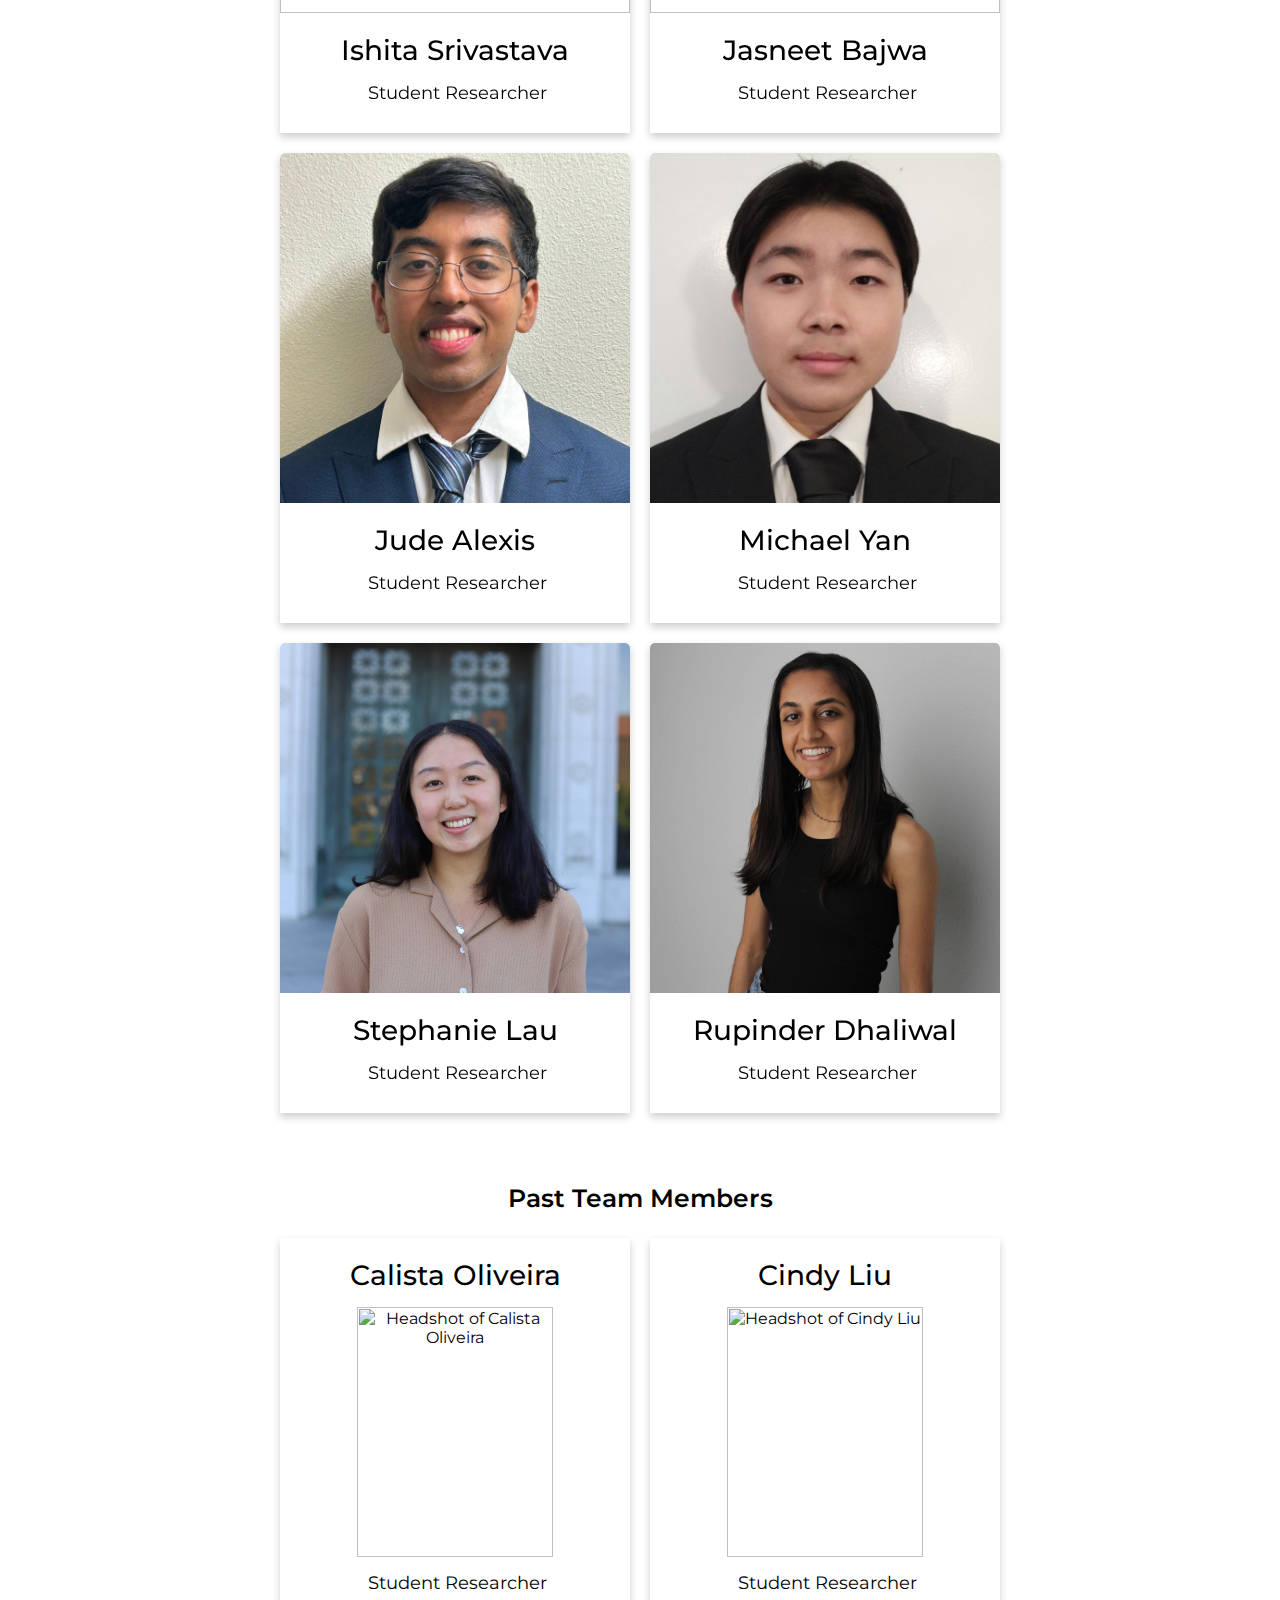
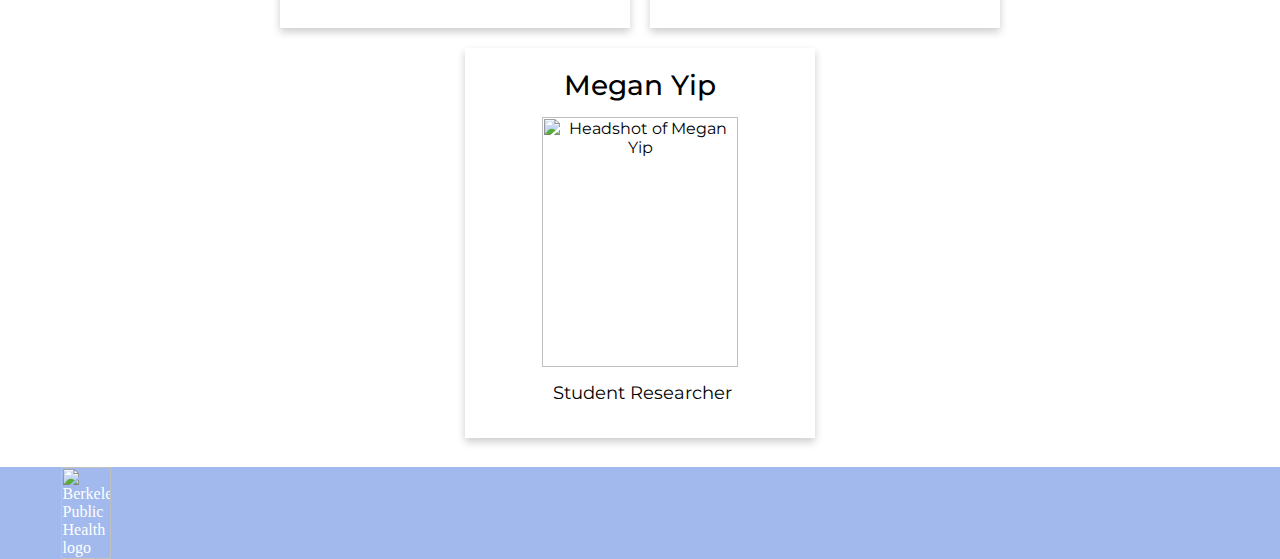
==== commit c59c0504: "updated stephanie image" ====
--- a/about.html
+++ b/about.html
@@ -177,7 +177,7 @@
           <div class="bio-card">
             <div class="bio-card-inner">
               <div class="bio-card-front">
-                <div class="bio-card-pic"><img src="./assets/images/steph.jpg" alt="Headshot of Stephanie Lau"></div>
+                <div class="bio-card-pic"><img src="./assets/images/steph2.jpg" alt="Headshot of Stephanie Lau"></div>
                 <div class="bio-card-name">Stephanie Lau</div>
                 <div class="bio-card-role">Student Researcher</div>
               </div>
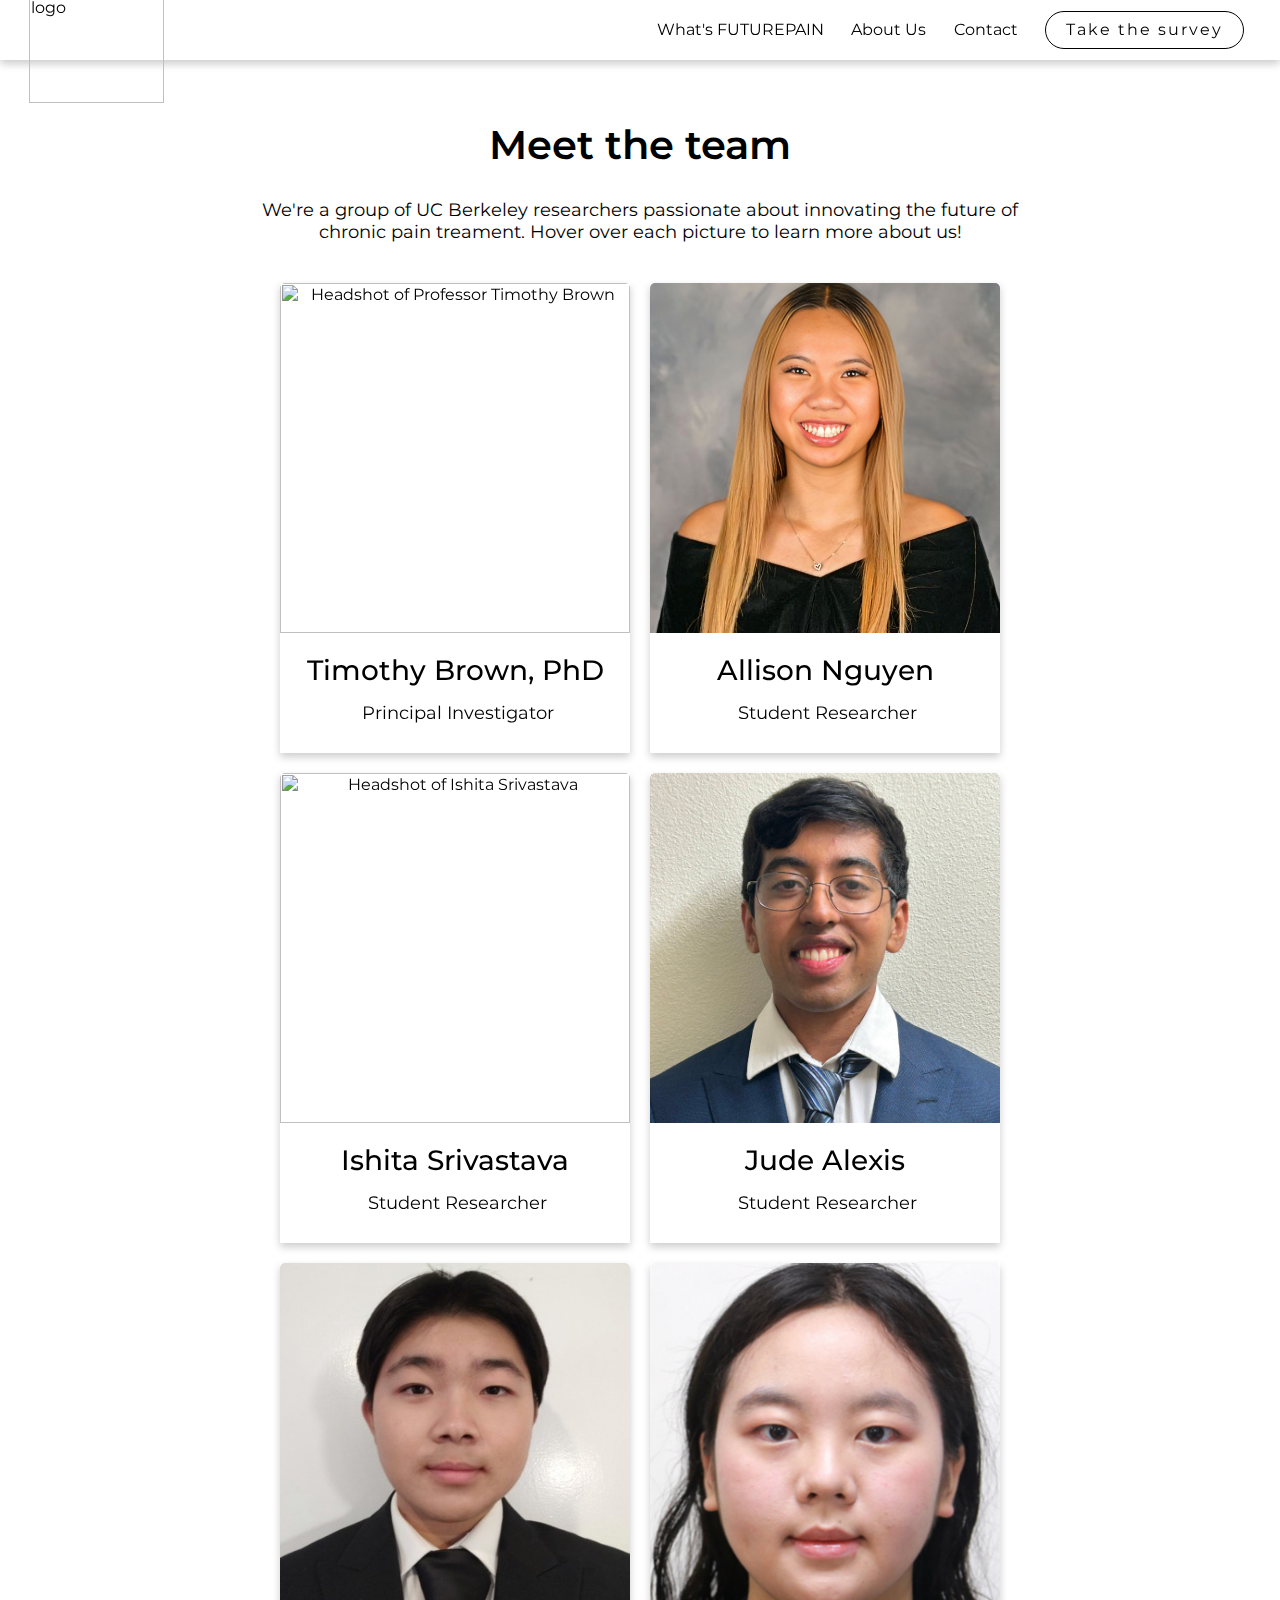
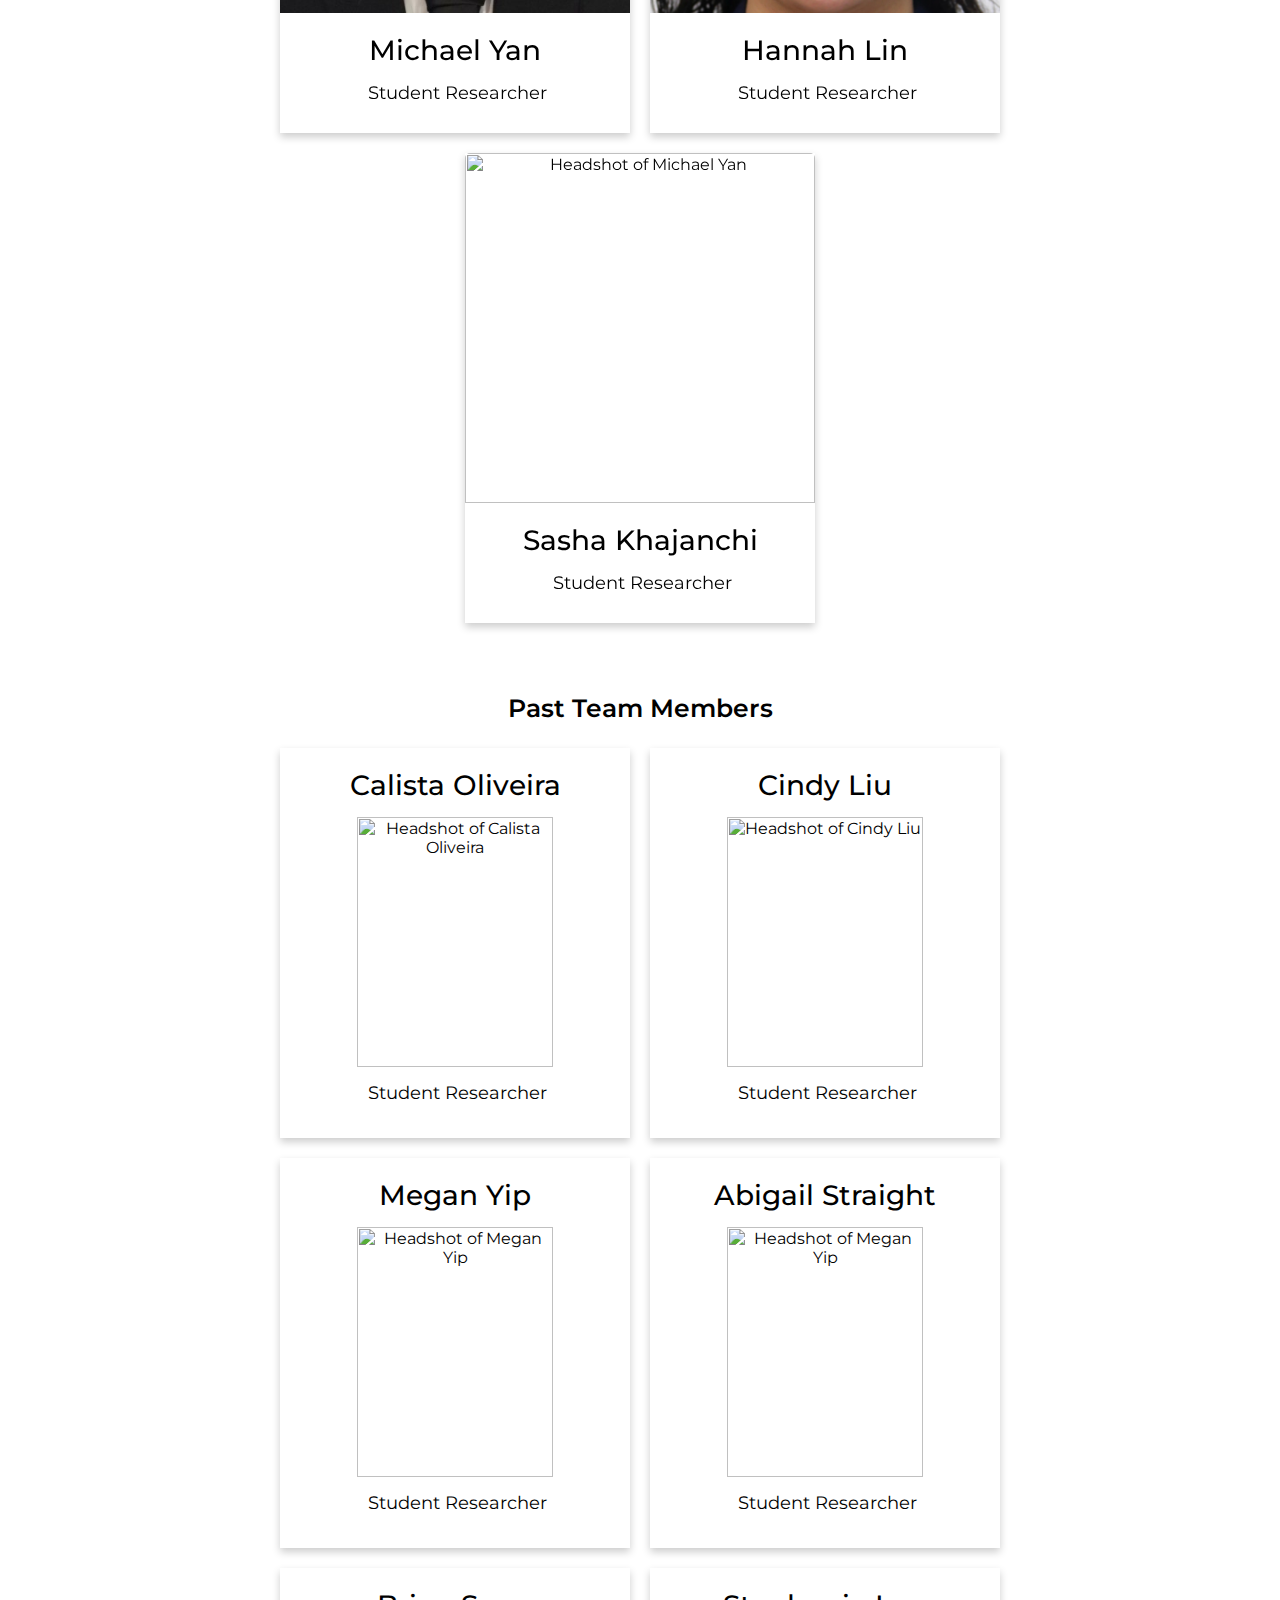
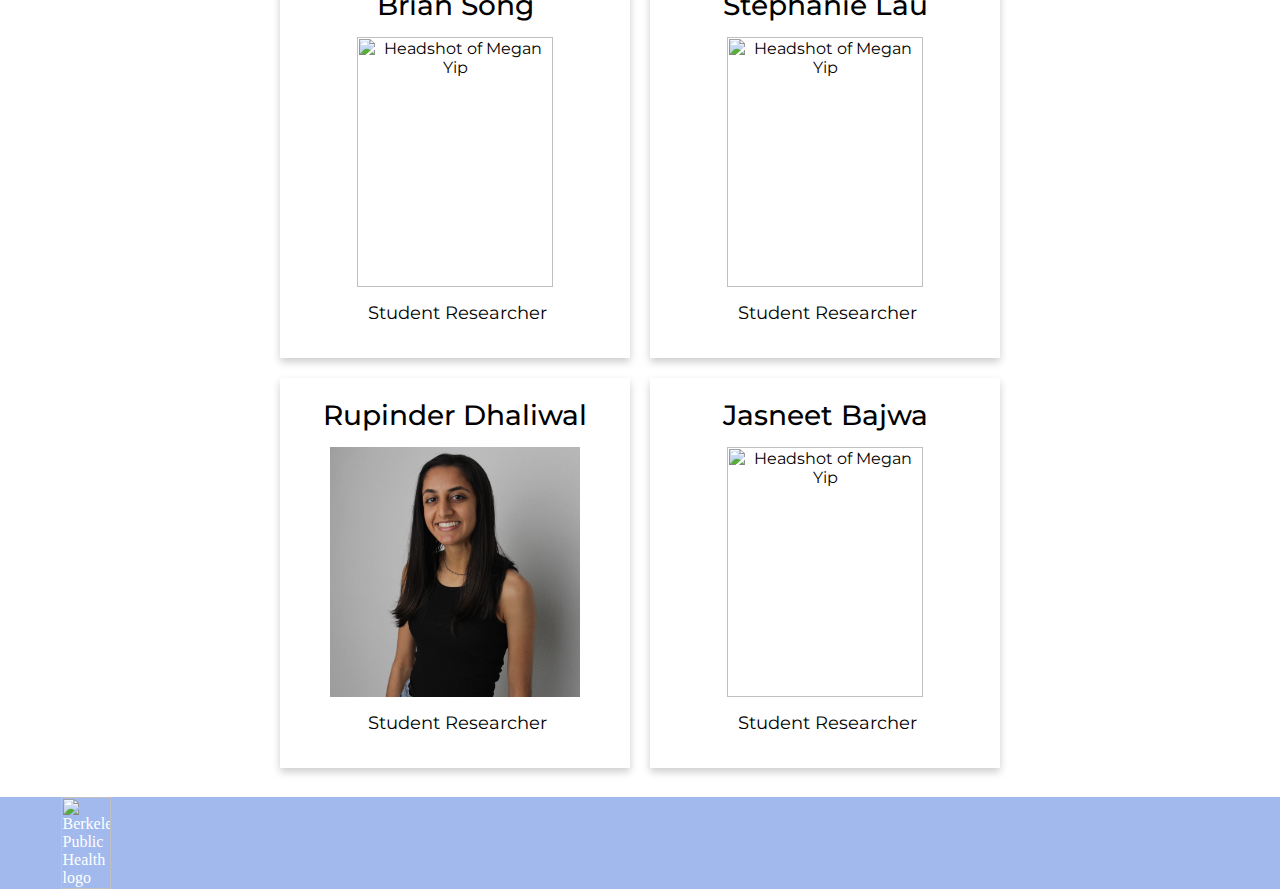
==== commit 2e65cfbd: "added new people" ====
--- a/about.html
+++ b/about.html
@@ -69,7 +69,7 @@
             </div>
           </div>
           
-          <div class="bio-card">
+          <!-- <div class="bio-card">
             <div class="bio-card-inner">
               <div class="bio-card-front">
                 <div class="bio-card-pic"><img src="./assets/images/abby.jpg" alt="Headshot of Abby Straight"></div>
@@ -82,24 +82,24 @@
                 <div class="bio-card-back-text" id="straight">Abigail is a 4th year at UC Berkeley completing the Medical Biology and Physiology track within Cellular and Developmental Biology and Molecular and Cellular Biology major. She is passionate about equity and nuance within the spheres of science and healthcare, and is excited about including a mind-body and systems approach in her work. Abigail prioritizes time with family and friends, and enjoys live music, cooking, and being outdoors.</div>
               </div>
             </div>
-          </div>
-
-          <div class="bio-card">
-            <div class="bio-card-inner">
-              <div class="bio-card-front">
-                <div class="bio-card-pic"><img src="./assets/images/nguyen.jpg" alt="Headshot of Allison Nguyen"></div>
+          </div> -->
+
+          <div class="bio-card">
+            <div class="bio-card-inner">
+              <div class="bio-card-front">
+                <div class="bio-card-pic"><img src="./assets/images/nguyen2.png" alt="Headshot of Allison Nguyen"></div>
                 <div class="bio-card-name">Allison Nguyen</div>
                 <div class="bio-card-role">Student Researcher</div>
               </div>
               <div class="bio-card-back">
                 <div class="bio-card-back-header">Allison Nguyen</div>
                 <hr class="bio-card-divider">
-                <div class="bio-card-back-text">Allison is a second-year undergraduate student at Berkeley studying Public Health and Molecular and Cellular Biology on the pre-medicine track. She is passionate about helping those with chronic pain, especially those who struggle with healthcare accessibility. In her free time Allison is always dancing, cheerleading, or baking.</div>
-              </div>
-            </div>
-          </div>
-          
-          <div class="bio-card">
+                <div class="bio-card-back-text">Allison is a third-year undergraduate student at Berkeley studying Public Health and Molecular and Cellular Biology, with an emphasis in Cell Biology, Development & Physiology on the pre-medicine track. She is passionate in bridging public health, policy, and science to create meaningful change for people with chronic pain. In her free time you can find her cheerleading, dancing, or spending time with friends.</div>
+              </div>
+            </div>
+          </div>
+          
+          <!-- <div class="bio-card">
             <div class="bio-card-inner">
               <div class="bio-card-front">
                 <div class="bio-card-pic"><img src="./assets/images/song.jpg" alt="Headshot of Brian Song"></div>
@@ -112,7 +112,7 @@
                 <div class="bio-card-back-text">Brian is a first-year at Berkeley studying Electrical Engineering and Computer Science. He’s excited to explore the interdisciplinary bridges between computer science and other fields, such as public health. Witnessing technology amplify the potential impact of a study is a box he certainly intends to check off. In his free time, he loves to code and play baseball.</div>
               </div>
             </div>
-          </div>
+          </div> -->
           
           <div class="bio-card">
             <div class="bio-card-inner">
@@ -129,7 +129,7 @@
             </div>
           </div>
           
-          <div class="bio-card">
+          <!-- <div class="bio-card">
             <div class="bio-card-inner">
               <div class="bio-card-front">
                 <div class="bio-card-pic"><img src="./assets/images/jasneet.jpeg" alt="Headshot of Jasneet Bajwa"></div>
@@ -142,7 +142,7 @@
                 <div class="bio-card-back-text">Jasneet is a 3rd year studying Molecular and Environmental Biology with a minor in Global Poverty and Practice at UC Berkeley. She is passionate about providing equitable access to healthcare especially to underserved communities. In her free time. you can spot her running around Berkeley, hiking, or watching anime.</div>
               </div>
             </div>
-          </div>
+          </div> -->
 
           <div class="bio-card">
             <div class="bio-card-inner">
@@ -173,8 +173,39 @@
               </div>
             </div>
           </div>
-          
-          <div class="bio-card">
+
+          <div class="bio-card">
+            <div class="bio-card-inner">
+              <div class="bio-card-front">
+                <div id="zoom-out" class="bio-card-pic"><img src="./assets/images/hannah.jpg" alt="Headshot of Michael Yan"></div>
+                <div class="bio-card-name">Hannah Lin</div>
+                <div class="bio-card-role">Student Researcher</div>
+              </div>
+              <div class="bio-card-back">
+                <div class="bio-card-back-header">Hannah Lin</div>
+                <hr class="bio-card-divider">
+                <div class="bio-card-back-text">Hannah Lin is a 4th-year student majoring in Microbial Biology at UC Berkeley. She is passionate about achieving health access equality and improving healthcare for underserved communities. In her free time, you can find her enjoying matcha-flavored treats, listening to music, or watching shows. Hannah loves cloudy weather—preferring it to be neither too sunny nor rainy.</div>
+              </div>
+            </div>
+          </div>
+
+          
+          <div class="bio-card">
+            <div class="bio-card-inner">
+              <div class="bio-card-front">
+                <div id="zoom-out" class="bio-card-pic"><img src="./assets/images/sasha.png" alt="Headshot of Michael Yan"></div>
+                <div class="bio-card-name">Sasha Khajanchi</div>
+                <div class="bio-card-role">Student Researcher</div>
+              </div>
+              <div class="bio-card-back">
+                <div class="bio-card-back-header">Sasha Khajanchi</div>
+                <hr class="bio-card-divider">
+                <div class="bio-card-back-text">Sasha Khajanchi is a first-year undergraduate student at Berkeley studying Political Economy. She is passionate about user and healthcare accessibility. In her free time, Sasha enjoys exploring cafes, baking, and hiking!</div>
+              </div>
+            </div>
+          </div>
+          
+          <!-- <div class="bio-card">
             <div class="bio-card-inner">
               <div class="bio-card-front">
                 <div class="bio-card-pic"><img src="./assets/images/steph2.jpg" alt="Headshot of Stephanie Lau"></div>
@@ -187,9 +218,9 @@
                 <div class="bio-card-back-text">Stephanie is a second-year undergraduate student at Berkeley intending to pursue cognitive science. She’s interested in exploring the public health, policy, and advocacy fields in order to create a better world for those with chronic pain and health conditions. Outside of school, she enjoys art, reading, and live music.</div>
               </div>
             </div>
-          </div>
-
-          <div class="bio-card">
+          </div> -->
+
+          <!-- <div class="bio-card">
             <div class="bio-card-inner">
               <div class="bio-card-front">
                 <div class="bio-card-pic"><img src="./assets/images/dhaliwal.jpeg" alt="Headshot of Rupinder Dhaliwal"></div>
@@ -202,7 +233,7 @@
                 <div class="bio-card-back-text" id="dhali">Rupinder is a senior undergraduate student at Berkeley studying Cognitive Science and Design. She finds the intersection between health, technology, and design fascinating. She has her associates in social and behavioral science and aspires to pursue a career, where she can help people and create innovative design solutions that prioritize accessibility. She is an avid latte drinker, likes dancing, and enjoys taking scenic walks out in nature.</div>
               </div>
             </div>
-          </div>
+          </div> -->
 
 
         </div>
@@ -238,6 +269,47 @@
                 <div class="bio-card-role">Student Researcher</div>
               </div>
           </div>
+
+          <div class="bio-card-bottom">
+            <div class="bio-card-inner-old">
+                <div class="bio-card-name">Abigail Straight</div>
+                <div class="bio-card-pic-bottom"><img src="./assets/images/abby.jpg" alt="Headshot of Megan Yip"></div>
+                <div class="bio-card-role">Student Researcher</div>
+              </div>
+          </div>
+          
+          <div class="bio-card-bottom">
+            <div class="bio-card-inner-old">
+                <div class="bio-card-name">Brian Song</div>
+                <div class="bio-card-pic-bottom"><img src="./assets/images/song.jpg" alt="Headshot of Megan Yip"></div>
+                <div class="bio-card-role">Student Researcher</div>
+              </div>
+          </div>
+
+          <div class="bio-card-bottom">
+            <div class="bio-card-inner-old">
+                <div class="bio-card-name">Stephanie Lau</div>
+                <div class="bio-card-pic-bottom"><img src="./assets/images/steph.jpg" alt="Headshot of Megan Yip"></div>
+                <div class="bio-card-role">Student Researcher</div>
+              </div>
+          </div>
+
+          <div class="bio-card-bottom">
+            <div class="bio-card-inner-old">
+                <div class="bio-card-name">Rupinder Dhaliwal</div>
+                <div class="bio-card-pic-bottom"><img src="./assets/images/dhaliwal.jpeg" alt="Headshot of Megan Yip"></div>
+                <div class="bio-card-role">Student Researcher</div>
+              </div>
+          </div>
+
+          <div class="bio-card-bottom">
+            <div class="bio-card-inner-old">
+                <div class="bio-card-name">Jasneet Bajwa</div>
+                <div class="bio-card-pic-bottom"><img src="./assets/images/jasneet.jpeg" alt="Headshot of Megan Yip"></div>
+                <div class="bio-card-role">Student Researcher</div>
+              </div>
+          </div>
+
         </div>
       </div>
     </div>
--- a/assets/styles/style.css
+++ b/assets/styles/style.css
@@ -13,6 +13,306 @@
   margin: 0;
   padding: 0;
 
+}
+
+.section-four{
+  width: 100%;
+  display: flex;
+  flex-direction: column;
+  align-items: center;
+}
+
+#cta-text{
+  margin-top: 5%;
+  width: 100%;
+  padding: 15%;
+  padding-top: 0;
+  padding-bottom: 0;
+  text-align: center;
+}
+
+main{
+  margin-bottom: 150px;
+}
+
+.sidebar-container{
+  display: flex;
+  flex-direction: column;
+  width: fit-content;
+}
+
+#testimony{
+  font-size: 20px;
+  font-family: 'Karla', sans-serif;
+}
+
+.testimonal-carousel{
+  width: 100%;
+  display: flex;
+  align-items: top;
+  justify-content: center;
+
+}
+
+#testifier-container{
+  display: flex;
+  flex-direction: column;
+  align-items: center;
+  justify-items: center;
+  position: relative;
+  margin-right: 15px;
+}
+
+#testifier-image{
+  width: 150px;
+  border: 5px solid #e8e3e3;
+  border-radius: 50%;
+  object-fit: cover;
+  transform: translateY(-80px);
+}
+#testifier-name{ 
+  z-index: 2;
+  background-color: white;
+  margin-top: -100px;
+  font-size: 25px;
+}
+.testimonal-card{
+  margin-left: 15px;
+  margin-right: 15px;
+  padding: 1%;
+  display: flex;
+  flex-direction: column;
+  align-items: center;
+  border-radius: 10px;
+  box-shadow: 0 8px 16px 0 rgba(0,0,0,0.2), 0 6px 20px 0 rgba(0,0,0,0.19);
+  width: 500px;
+}
+
+.caption{
+  padding-top: 1px;
+  font-family: 'Karla', sans-serif;
+  text-align: right;
+  color: grey;
+}
+
+#bodyImg{
+  width: 100%;
+  object-fit: cover;
+}
+
+.scroll-rows{
+  white-space: nowrap;
+  overflow-x: hidden;
+}
+
+#scroller-logos{
+  width: 20%;
+  margin-right: 2%;
+  object-fit: contain;
+}
+
+.section-two{
+  width: 100%;
+  margin: none;
+  padding: 10px;
+}
+
+.section-two{
+  width: 100%;
+  margin: none;
+  padding: 10px;
+}
+
+.section-one{
+  display: flex;
+  flex-direction: column;
+  align-items: center;
+}
+
+.cta-button-landing {
+  background-color: #04AA6D;
+  border: none;
+  border-radius: 10px;
+  color: white;
+  padding: 15px 32px;
+  text-align: center;
+  text-decoration: none;
+  display: inline-block;
+  font-size: 16px;
+  margin: 4px 2px;
+  cursor: pointer;
+  -webkit-transition-duration: 0.4s;
+  transition-duration: 0.4s;
+}
+.cta-button-landing:hover {
+  box-shadow: 0 12px 16px 0 rgba(0,0,0,0.24),0 17px 50px 0 rgba(0,0,0,0.19);
+}
+
+#spacer{
+  height: 20px;
+}
+
+#content{
+  display: flex;
+  width: 1000px;
+}
+
+#article{
+  width: 80%;
+  display: flex;
+  flex-direction: column;
+  row-gap: 10px;
+  margin-left: 10px;
+}
+
+.sidebar {
+  padding-top: 5px;
+  padding-left: 5px;
+  position: relative;
+  left: 0;
+  height: fit-content;
+  background: #eee;
+  overflow-x: hidden;
+}
+
+.sidebar h2 {
+  font-size: 18px;
+  color: #333;
+  margin-bottom: 10px;
+  width: 100%;
+  text-align: center;
+}
+.sidebar ul {
+  list-style: none;
+  padding: 0;
+  margin: 0;
+  font-family: 'Karla', sans-serif;
+}
+.sidebar li {
+  padding: 8px 0;
+  border-bottom: 1px solid #ddd;
+}
+.sidebar a {
+  text-decoration: none;
+  color: #333;
+  display: block;
+}
+.sidebar a:hover {
+  padding-left: 2px;
+  border-left: 2px solid blue;
+  background-color: #e9e9e9;
+}
+
+.bodyDisc {
+  color: #332B29;
+  font-size: 18px;
+  font-family: 'Karla', sans-serif;
+  
+}
+
+.bodyHead {
+  color: #332B29;
+  font-size: 24px;
+  font-family: 'Karla', sans-serif;
+}
+
+#headerPhoto {
+  align-self: center;
+  object-fit: cover;
+  margin-bottom: 2%;
+  border-radius: 2%;
+}
+
+.eligibility-criteria{
+  width: 55%;
+  font-family: 'Karla', sans-serif;
+}
+
+.study-details{
+  width: 80%;
+}
+
+#studyDisc {
+  color: #332B29;
+  font-size: 18px;
+  font-family: 'Karla', sans-serif;
+}
+
+.vl {
+  border-left: 2px solid rgb(43, 46, 43);
+  margin-left: 2%;
+  margin-right: 2%;
+  height: 250px;
+}
+
+/* Educational Section Styles */
+.educational-section {
+  background: #fff;
+  margin-bottom: 2rem;
+}
+
+/* Card Component Styles */
+.card-container {
+  background: #f9f9f9;
+  display: flex;
+  flex-direction: horizontal;
+  border: 1px solid #ddd;
+  width: 100%;
+  border-radius: 10px;
+  padding: 2rem;
+  margin-bottom: 2rem;
+}
+
+.card-container section {
+  margin-bottom: 2rem;
+}
+
+/* Main Content Styles */
+main {
+  padding: 0 6rem;
+  display: flex;
+  flex-direction: column;
+  align-items: center;
+}
+
+section {
+  margin-bottom: 2rem;
+}
+
+h2 {
+  font-family: 'Montserrat', sans-serif;
+  margin-bottom: 1rem;
+  color: #333;
+}
+
+#eligibilityCriteria {
+  list-style: none;
+}
+
+#eligibilityCriteria li {
+  background: #fff;
+  margin-bottom: 0.5rem;
+  padding: 0.75rem;
+  border-left: 4px solid #333;
+}
+
+.cta-button:hover {
+  background: #4cae4c;
+}
+
+#buttonContainer{
+  display: flex;
+  flex-direction: column;
+}
+#surveyText{
+  margin-top: 2px;
+  font-size: 15px;
+  color: rgb(69, 67, 67);
+  text-decoration: underline;
+}
+
+#boundedDisc{
+  width: 50%;
 }
 
 .container {
@@ -263,6 +563,17 @@
   align-items: center;
 }
 
+.footer-container-index {
+  position: relative;
+  bottom:0;
+  width: 100%;
+  background-color: #A1B9ED;
+  color: white;
+  display: flex;
+  justify-content: space-between;
+  align-items: center;
+}
+
 #page-container {
   position: relative;
   min-height: 100%;
@@ -305,7 +616,7 @@
   background-position: center;
   background-size: cover;
   width: 100%;
-  height: 90%;
+  height: 100%;
   display: flex;
   flex-direction: column;
   justify-content: center;
@@ -336,7 +647,7 @@
   font-size: 16px;
   letter-spacing: 1.5px;
   border: none;
-  padding: 18px 32px;
+  padding: 18px 42px;
   text-decoration: none;
   cursor: pointer;
   border-radius: 50px;
@@ -609,6 +920,7 @@
 /* ABOUT PAGE */
 .top-page-container{
   display: flex;
+  align-items: center;
   flex-direction: column;
   justify-content: center;
   padding-top: 120px;
